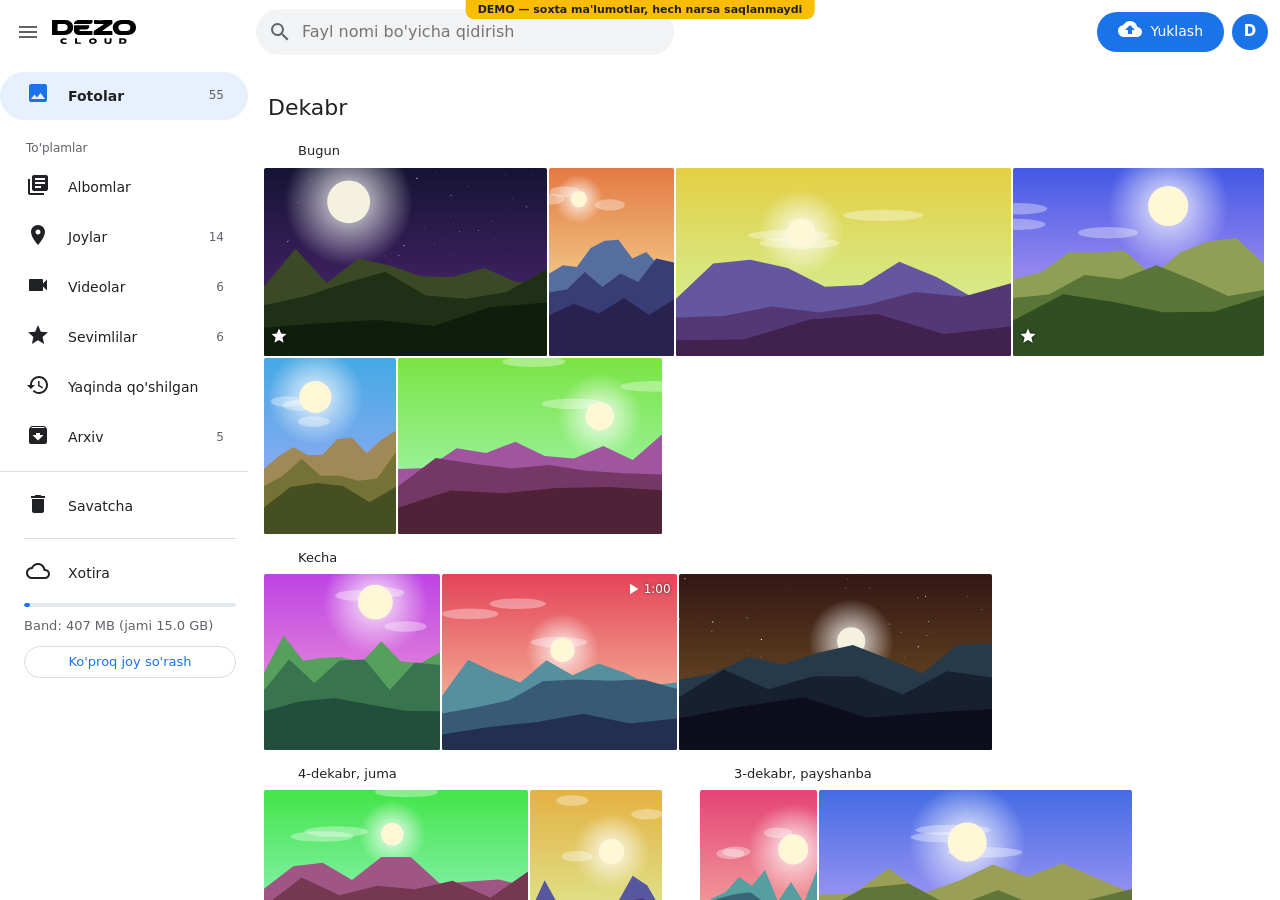
==== index.html @ 94caf6c4 "Demo: Yaqinda qo'shilgan, Arxiv, Joylar" ====
<!doctype html>
<html lang="uz">
<head>
<meta charset="utf-8">
<meta name="viewport" content="width=device-width, initial-scale=1, viewport-fit=cover">
<title>DezoCloud</title>
<meta name="robots" content="noindex">
<link rel="icon" href="./favicon.svg" type="image/svg+xml">
<link rel="stylesheet" href="./css/app.css">
</head>
<body>
<div class="app" id="app">
  <header class="top" id="top">
    <div class="brand">
      <button class="icon-btn" id="menu-btn" aria-label="Menyu"></button>
      <img class="logo-img" src="./logo.svg" alt="DezoCloud" style="height:24px">
    </div>
    <div class="search">
      <button class="icon-btn" tabindex="-1" aria-hidden="true" data-icon="search"></button>
      <input id="search" type="search" placeholder="Fayl nomi bo'yicha qidirish" autocomplete="off">
      <button class="icon-btn" id="search-clear" aria-label="Tozalash" hidden data-icon="close"></button>
    </div>
    <div class="spacer"></div>
    <button class="btn primary only-wide" id="upload-btn"><span data-icon="upload"></span>Yuklash</button>
    <button class="avatar" id="avatar" aria-label="Hisob">?</button>
  </header>

  <aside class="side" id="side">
    <div class="side-brand"><img class="logo-img" src="./logo.svg" alt="DezoCloud" style="height:26px"></div>
    <nav class="nav" id="nav">
      <button data-view="photos"><span data-icon="photo"></span>Fotolar<span class="count" id="c-photos"></span></button>
      <div class="navlabel">To'plamlar</div>
      <button data-view="albums"><span data-icon="album"></span>Albomlar</button>
      <button data-view="places"><span data-icon="place"></span>Joylar<span class="count" id="c-places"></span></button>
      <button data-view="videos"><span data-icon="video"></span>Videolar<span class="count" id="c-videos"></span></button>
      <button data-view="favorites"><span data-icon="star"></span>Sevimlilar<span class="count" id="c-fav"></span></button>
      <button data-view="recent"><span data-icon="recent"></span>Yaqinda qo'shilgan</button>
      <button data-view="archive"><span data-icon="archive"></span>Arxiv<span class="count" id="c-arch"></span></button>
      <hr>
      <button data-view="trash"><span data-icon="delete"></span>Savatcha<span class="count" id="c-trash"></span></button>
    </nav>
    <div class="meter" id="meter" hidden>
      <div class="mtitle"><span data-icon="cloud"></span>Xotira</div>
      <div class="bar"><i id="meter-fill"></i></div>
      <div id="meter-text"></div>
      <button class="btn sm" id="more-space" type="button">Ko'proq joy so'rash</button>
    </div>
  </aside>
  <div class="scrim" id="scrim" hidden></div>

  <main class="main" id="main"></main>
</div>

<div class="selbar" id="selbar" hidden></div>
<button class="fab" id="fab" aria-label="Yuklash" data-icon="upload"></button>
<nav class="tabbar" id="tabbar">
  <button data-view="photos"><span data-icon="photo"></span>Fotolar</button>
  <button data-view="albums"><span data-icon="album"></span>Albomlar</button>
  <button data-view="favorites"><span data-icon="star"></span>Sevimli</button>
  <button data-view="trash"><span data-icon="delete"></span>Savatcha</button>
</nav>
<input type="file" id="file" accept="image/*,video/*,.heic,.heif,.mkv,.mts,.m2ts" multiple hidden>
<div id="overlay-root"></div>

<script src="./js/mock.js"></script>
<script src="./js/app.js" type="module"></script>
</body>
</html>
---- css/app.css ----
/* DezoCloud — Google Photos uslubidagi interfeys */
:root {
  --bg: #ffffff; --bg-2: #f1f3f4; --bg-3: #e3e6ea; --fg: #202124; --muted: #5f6368; --line: #dadce0;
  --accent: #1a73e8; --accent-bg: #e8f0fe; --accent-fg: #ffffff; --danger: #d93025; --ok: #188038;
  --shadow: 0 1px 3px rgba(60,64,67,.3), 0 4px 8px 3px rgba(60,64,67,.15);
  --h: 176px;               /* surat qatori balandligi */
  --head: 64px; --tabbar: 56px; --side: 256px;
  color-scheme: light;
}
@media (prefers-color-scheme: dark) {
  :root:not([data-theme="light"]) {
    --bg: #202124; --bg-2: #2d2e31; --bg-3: #3c4043; --fg: #e8eaed; --muted: #9aa0a6; --line: #3c4043;
    --accent: #8ab4f8; --accent-bg: #394457; --accent-fg: #202124; --danger: #f28b82; --ok: #81c995;
    --shadow: 0 1px 3px rgba(0,0,0,.6), 0 4px 8px 3px rgba(0,0,0,.4);
    color-scheme: dark;
  }
}
:root[data-theme="dark"] {
  --bg: #202124; --bg-2: #2d2e31; --bg-3: #3c4043; --fg: #e8eaed; --muted: #9aa0a6; --line: #3c4043;
  --accent: #8ab4f8; --accent-bg: #394457; --accent-fg: #202124; --danger: #f28b82; --ok: #81c995;
  --shadow: 0 1px 3px rgba(0,0,0,.6), 0 4px 8px 3px rgba(0,0,0,.4);
  color-scheme: dark;
}

* { box-sizing: border-box; -webkit-tap-highlight-color: transparent; }
[hidden] { display: none !important; }
html, body { height: 100%; }
body {
  margin: 0; background: var(--bg); color: var(--fg);
  font: 14px/1.45 "Google Sans", Roboto, system-ui, -apple-system, "Segoe UI", sans-serif;
}
button, input, select { font: inherit; color: inherit; }
button { cursor: pointer; }
a { color: var(--accent); }
svg.i { width: 24px; height: 24px; fill: currentColor; flex: none; }

/* Tugmalar */
.btn {
  display: inline-flex; align-items: center; justify-content: center; gap: 8px;
  height: 40px; padding: 0 20px; border-radius: 20px; border: 1px solid var(--line);
  background: transparent; font-weight: 500; white-space: nowrap;
}
.btn:hover { background: var(--bg-2); }
.btn.primary { background: var(--accent); color: var(--accent-fg); border-color: transparent; }
.btn.primary:hover { filter: brightness(1.08); box-shadow: 0 1px 2px rgba(60,64,67,.3); }
.btn.danger { color: var(--danger); }
.btn.sm { height: 32px; padding: 0 14px; font-size: 13px; }
.btn:disabled { opacity: .55; cursor: default; }
.icon-btn {
  width: 40px; height: 40px; border-radius: 50%; border: 0; background: transparent;
  display: inline-grid; place-items: center; color: var(--muted); flex: none;
}
.icon-btn:hover { background: var(--bg-2); color: var(--fg); }
.icon-btn.on { color: var(--accent); }

/* ── Kirish sahifasi ─────────────────────────────────────────── */
.auth-wrap { min-height: 100%; display: grid; place-items: center; padding: 24px 16px; background: var(--bg-2); }
.auth {
  width: min(400px, 100%); background: var(--bg); border: 1px solid var(--line); border-radius: 16px;
  padding: 32px 28px 28px; display: grid; gap: 14px;
}
.logo-img { height: 28px; width: auto; display: block; }
:root:not([data-theme="dark"]) .logo-img { filter: invert(1); }
@media (prefers-color-scheme: dark) { :root:not([data-theme="light"]) .logo-img { filter: none; } }
:root[data-theme="dark"] .logo-img { filter: none; }
.auth .logo-img { height: 32px; margin: 0 auto 4px; }
.auth h1 { margin: 0; font-size: 20px; font-weight: 500; text-align: center; }
.auth .sub { margin: -6px 0 4px; color: var(--muted); text-align: center; font-size: 13px; }
.tabs { display: grid; grid-template-columns: 1fr 1fr; background: var(--bg-2); border-radius: 22px; padding: 3px; }
.tabs button { border: 0; background: transparent; height: 36px; border-radius: 18px; font-weight: 500; color: var(--muted); }
.tabs button.on { background: var(--bg); color: var(--fg); box-shadow: 0 1px 2px rgba(60,64,67,.3); }
.field { display: grid; gap: 4px; }
.field > span { font-size: 12px; color: var(--muted); }
.field input {
  height: 44px; padding: 0 14px; border-radius: 8px; border: 1px solid var(--line);
  background: var(--bg); outline: none;
}
.field input:focus { border-color: var(--accent); box-shadow: 0 0 0 1px var(--accent); }
.field small { color: var(--muted); font-size: 12px; }
.msg { min-height: 18px; font-size: 13px; color: var(--danger); text-align: center; }
.auth .btn { height: 44px; width: 100%; }

/* ── Asosiy tuzilma ──────────────────────────────────────────── */
.app { height: 100%; display: grid; grid-template-rows: var(--head) 1fr; grid-template-columns: var(--side) minmax(0, 1fr); grid-template-areas: "head head" "side main"; }
header.top {
  grid-area: head; display: flex; align-items: center; gap: 8px; padding: 0 12px 0 8px;
  border-bottom: 1px solid transparent; background: var(--bg); z-index: 30;
}
header.top.scrolled { border-bottom-color: var(--line); }
.brand { display: flex; align-items: center; gap: 4px; width: calc(var(--side) - 16px); flex: none; }
.search {
  flex: 1; min-width: 0; max-width: 720px; height: 46px; border-radius: 24px; background: var(--bg-2);
  display: flex; align-items: center; padding: 0 6px 0 4px;
}
.search:focus-within { background: var(--bg); box-shadow: var(--shadow); }
.search input { flex: 1; border: 0; background: transparent; outline: none; height: 100%; min-width: 0; font-size: 16px; }
.top .spacer { flex: 1; }
.avatar {
  width: 36px; height: 36px; border-radius: 50%; background: var(--accent); color: var(--accent-fg);
  border: 0; font-weight: 600; font-size: 15px; text-transform: uppercase;
}

aside.side { grid-area: side; padding: 8px 8px 12px 0; overflow-y: auto; display: flex; flex-direction: column; }
.side-brand { display: none; padding: 8px 26px 18px; }
.nav { display: grid; gap: 2px; }
.nav button {
  display: flex; align-items: center; gap: 18px; height: 48px; padding: 0 24px 0 26px; border: 0;
  background: transparent; border-radius: 0 24px 24px 0; text-align: left; font-size: 14px; font-weight: 500;
}
.nav button:hover { background: var(--bg-2); }
.nav button.on { background: var(--accent-bg); color: var(--fg); font-weight: 600; border-radius: 24px; }
.nav button.on span[data-icon] { color: var(--accent); }
.nav button:first-child { border-radius: 24px; margin-bottom: 4px; }
.nav .count { margin-left: auto; font-size: 12px; color: var(--muted); font-weight: 400; }
.nav hr { border: 0; border-top: 1px solid var(--line); margin: 8px 0; }
.meter { margin: 8px 12px 0 24px; padding-top: 14px; border-top: 1px solid var(--line); font-size: 13px; color: var(--muted); display: grid; gap: 10px; }
.meter .mtitle { display: flex; align-items: center; gap: 18px; color: var(--fg); font-size: 14px; font-weight: 500; height: 40px; margin-left: 2px; }
.meter .btn { width: 100%; color: var(--accent); }
.meter .bar { height: 4px; border-radius: 2px; background: var(--bg-3); overflow: hidden; }
.meter .bar i { display: block; height: 100%; background: var(--accent); width: 0; border-radius: 2px; }
.meter.full .bar i { background: var(--danger); }
.meter a { font-size: 12px; }

main.main { grid-area: main; overflow-y: auto; position: relative; padding: 0 16px 120px 8px; scroll-behavior: auto; }
.page-head { display: flex; align-items: center; gap: 8px; padding: 12px 4px 4px; min-height: 52px; flex-wrap: wrap; }
.page-head h2 { margin: 0; font-size: 22px; font-weight: 400; }
.page-head .sub { color: var(--muted); font-size: 13px; }
.page-head .grow { flex: 1; }
.notice { margin: 4px 4px 8px; padding: 10px 14px; background: var(--bg-2); border-radius: 8px; color: var(--muted); font-size: 13px; }

/* ── Vaqt chizig'i ───────────────────────────────────────────── */
.day { position: sticky; top: 0; z-index: 5; background: var(--bg); padding: 18px 4px 8px; font-size: 14px; font-weight: 500; display: flex; align-items: center; gap: 10px; }
.day .daycheck { width: 20px; height: 20px; border-radius: 50%; border: 2px solid var(--muted); background: transparent; opacity: 0; padding: 0; display: grid; place-items: center; color: transparent; }
.day:hover .daycheck, .selecting .day .daycheck { opacity: 1; }
.day .daycheck.on { background: var(--accent); border-color: var(--accent); color: var(--accent-fg); opacity: 1; }
.day .daycheck svg { width: 14px; height: 14px; fill: currentColor; }
.group { display: flex; flex-wrap: wrap; gap: 2px; }
.group::after { content: ''; flex-grow: 1000000; }
.month { margin: 0; padding: 28px 4px 4px; font-size: 22px; font-weight: 400; position: sticky; top: 0; z-index: 6; background: var(--bg); }
.days { display: flex; flex-wrap: wrap; gap: 0 28px; align-items: flex-start; }
/* Kun bloki: eni = bir qatordagi suratlar yig'indisi (qisqa kunlar yonma-yon tushadi) */
.dayblock { flex: 0 0 auto; max-width: 100%; width: calc(var(--h) * var(--sar) + var(--n) * 2px + 8px); }
.dayblock .day { position: static; padding: 14px 4px 6px; font-size: 13px; }
.navlabel { padding: 14px 26px 4px; font-size: 12px; color: var(--muted); font-weight: 500; }
.storewarn { margin: 8px 4px 4px; padding: 12px 18px; border-radius: 24px; background: #b3261e; color: #fff; font-size: 13px; }
.storewarn a { color: #fff; font-weight: 500; }

.ph {
  position: relative; flex-grow: var(--ar); width: calc(var(--h) * var(--ar)); max-width: 100%;
  background: var(--bg-3); border-radius: 2px; overflow: hidden; cursor: pointer; outline: none;
}
.ph::before { content: ''; display: block; padding-bottom: calc(100% / var(--ar)); }
.ph img { position: absolute; inset: 0; width: 100%; height: 100%; object-fit: cover; transition: transform .15s; }
.ph .fallback { position: absolute; inset: 0; display: grid; place-items: center; color: var(--muted); }
.ph .fallback svg { width: 36px; height: 36px; opacity: .6; }
.ph .shade { position: absolute; inset: 0; background: linear-gradient(rgba(0,0,0,.35), transparent 40%); opacity: 0; transition: opacity .12s; pointer-events: none; }
.ph:hover .shade, .selecting .ph .shade { opacity: 1; }
.ph .chk {
  position: absolute; top: 6px; left: 6px; width: 24px; height: 24px; border-radius: 50%; border: 0; padding: 0;
  background: transparent; color: rgba(255,255,255,.85); display: grid; place-items: center; opacity: 0; transition: opacity .12s;
}
.ph .chk svg { width: 24px; height: 24px; fill: currentColor; filter: drop-shadow(0 0 2px rgba(0,0,0,.5)); }
.ph:hover .chk, .selecting .ph .chk { opacity: 1; }
.ph.sel .chk { opacity: 1; color: var(--accent); }
.ph.sel img, .ph.sel .fallback { transform: scale(.82); border-radius: 6px; }
.ph.sel { background: var(--accent-bg); }
.ph .vbadge { position: absolute; top: 6px; right: 6px; display: flex; align-items: center; gap: 2px; color: #fff; font-size: 12px; font-weight: 500; text-shadow: 0 0 3px rgba(0,0,0,.7); }
.ph .vbadge svg { width: 18px; height: 18px; fill: currentColor; }
.ph .fav { position: absolute; left: 6px; bottom: 6px; color: #fff; filter: drop-shadow(0 0 2px rgba(0,0,0,.6)); display: none; }
.ph .fav svg { width: 18px; height: 18px; fill: currentColor; }
.ph.isfav .fav { display: block; }
.ph.sel .vbadge, .ph.sel .fav { display: none; }

.loading, .emptyview { text-align: center; color: var(--muted); padding: 40px 16px; }
.emptyview { padding-top: 12vh; }
.emptyview svg { width: 72px; height: 72px; fill: var(--bg-3); display: block; margin: 0 auto 12px; }
.emptyview h3 { margin: 0 0 6px; color: var(--fg); font-weight: 400; font-size: 20px; }
.emptyview .btn { margin-top: 16px; }
#sentinel { height: 1px; }

/* ── Albomlar ────────────────────────────────────────────────── */
.albums { display: grid; grid-template-columns: repeat(auto-fill, minmax(190px, 1fr)); gap: 20px 16px; padding: 12px 4px; }
.album { cursor: pointer; display: grid; gap: 8px; }
.album .cover { aspect-ratio: 1; border-radius: 10px; background: var(--bg-3); overflow: hidden; position: relative; }
.album .cover img { width: 100%; height: 100%; object-fit: cover; display: block; }
.album .cover .fallback { position: absolute; inset: 0; display: grid; place-items: center; color: var(--muted); }
.album .cover .fallback svg { width: 48px; height: 48px; opacity: .5; }
.album:hover .cover { box-shadow: var(--shadow); }
.album .nm { font-size: 15px; font-weight: 500; overflow: hidden; text-overflow: ellipsis; white-space: nowrap; }
.album .ct { font-size: 12px; color: var(--muted); margin-top: -6px; }
.album.new .cover { background: var(--bg-2); display: grid; place-items: center; color: var(--accent); border: 2px dashed var(--line); }
.album.new .cover svg { width: 44px; height: 44px; }

/* ── Tanlash paneli ──────────────────────────────────────────── */
.selbar {
  position: fixed; top: 0; left: 0; right: 0; height: var(--head); z-index: 40; background: var(--bg);
  display: flex; align-items: center; gap: 4px; padding: 0 12px; box-shadow: 0 1px 3px rgba(60,64,67,.3);
}
.selbar .cnt { font-size: 18px; font-weight: 500; margin-right: auto; padding-left: 4px; }
.selbar .icon-btn { color: var(--fg); }
.selbar .icon-btn:hover { background: var(--bg-2); }

/* ── Ko'rish oynasi ──────────────────────────────────────────── */
.viewer { position: fixed; inset: 0; z-index: 60; background: #000; color: #fff; display: flex; flex-direction: column; height: 100dvh; }
.viewer .vtop {
  position: absolute; top: 0; left: 0; right: 0; z-index: 3; display: flex; align-items: center; gap: 2px;
  padding: 8px 10px; background: linear-gradient(rgba(0,0,0,.65), transparent); transition: opacity .2s;
}
.viewer .vtop .icon-btn { color: #fff; }
.viewer .vtop .icon-btn:hover { background: rgba(255,255,255,.15); }
.viewer .vtitle { flex: 1; min-width: 0; padding: 0 8px; }
.viewer .vtitle b { display: block; font-weight: 500; overflow: hidden; text-overflow: ellipsis; white-space: nowrap; }
.viewer .vtitle span { font-size: 12px; opacity: .75; }
.viewer.idle .vtop, .viewer.idle .vnav { opacity: 0; pointer-events: none; }
.viewer.idle { cursor: none; }
.vstage { flex: 1; display: grid; place-items: center; min-height: 0; position: relative; overflow: hidden; touch-action: pan-y; }
.vstage img, .vstage video { max-width: 100%; max-height: 100%; object-fit: contain; display: block; user-select: none; -webkit-user-drag: none; }
.vstage video { width: 100%; height: 100%; background: #000; }
.vstage img.blur { filter: blur(8px); transform: scale(1.02); }
.vstage .vmsg { text-align: center; max-width: 360px; padding: 20px; color: #c4c7c5; }
.vnav {
  position: absolute; top: 50%; transform: translateY(-50%); z-index: 3; width: 48px; height: 48px; border-radius: 50%;
  border: 0; background: rgba(32,33,36,.55); color: #fff; display: grid; place-items: center; transition: opacity .2s;
}
.vnav:hover { background: rgba(32,33,36,.9); }
.vnav.prev { left: 12px; } .vnav.next { right: 12px; }
.vspin { position: absolute; width: 36px; height: 36px; border: 3px solid rgba(255,255,255,.25); border-top-color: #fff; border-radius: 50%; animation: spin .8s linear infinite; }
@keyframes spin { to { transform: rotate(360deg); } }
.vinfo {
  position: absolute; top: 0; right: 0; bottom: 0; width: 340px; max-width: 100%; z-index: 4;
  background: var(--bg); color: var(--fg); padding: 16px 20px; overflow-y: auto; box-shadow: var(--shadow);
}
.vinfo h3 { margin: 4px 0 16px; font-size: 18px; font-weight: 500; display: flex; align-items: center; gap: 8px; }
.vinfo h3 .icon-btn { margin-left: -8px; }
.vinfo dl { margin: 0; display: grid; gap: 14px; }
.vinfo dt { font-size: 12px; color: var(--muted); }
.vinfo dd { margin: 2px 0 0; word-break: break-word; }

/* ── Dialog, menyu, xabar ────────────────────────────────────── */
.modal-back { position: fixed; inset: 0; z-index: 80; background: rgba(0,0,0,.5); display: grid; place-items: center; padding: 16px; }
.modal { width: min(420px, 100%); max-height: 88vh; overflow-y: auto; background: var(--bg); color: var(--fg); border-radius: 14px; padding: 22px 22px 16px; box-shadow: var(--shadow); display: grid; gap: 14px; }
.modal h2 { margin: 0; font-size: 20px; font-weight: 400; }
.modal .actions { display: flex; justify-content: flex-end; gap: 8px; flex-wrap: wrap; }
.modal .list { display: grid; gap: 2px; max-height: 40vh; overflow-y: auto; margin: 0 -8px; }
.modal .list button { text-align: left; border: 0; background: transparent; padding: 10px 12px; border-radius: 8px; display: flex; align-items: center; gap: 12px; }
.modal .list button:hover { background: var(--bg-2); }
.copyrow { display: flex; gap: 8px; }
.copyrow input { flex: 1; min-width: 0; height: 40px; border: 1px solid var(--line); border-radius: 8px; padding: 0 12px; background: var(--bg); }
.menu { position: fixed; z-index: 90; min-width: 220px; background: var(--bg); border-radius: 8px; box-shadow: var(--shadow); padding: 8px 0; }
.menu .head { padding: 10px 16px 12px; border-bottom: 1px solid var(--line); margin-bottom: 6px; }
.menu .head b { display: block; }
.menu .head span { font-size: 12px; color: var(--muted); }
.menu button, .menu a { display: flex; align-items: center; gap: 14px; width: 100%; padding: 10px 16px; border: 0; background: transparent; text-align: left; color: var(--fg); text-decoration: none; }
.menu button:hover, .menu a:hover { background: var(--bg-2); }
.toast { position: fixed; left: 50%; bottom: 28px; transform: translateX(-50%); z-index: 100; background: #323232; color: #fff; padding: 12px 20px; border-radius: 6px; font-size: 14px; max-width: min(92vw, 520px); box-shadow: var(--shadow); }

/* ── Yuklash paneli ──────────────────────────────────────────── */
.upanel { position: fixed; right: 24px; bottom: 0; width: 360px; max-width: calc(100vw - 16px); z-index: 55; background: var(--bg); border-radius: 12px 12px 0 0; box-shadow: var(--shadow); overflow: hidden; }
.upanel .uh { display: flex; align-items: center; gap: 4px; padding: 6px 6px 6px 18px; background: #323232; color: #fff; font-size: 14px; }
.upanel .uh .t { flex: 1; }
.upanel .uh .icon-btn { color: #fff; width: 36px; height: 36px; }
.upanel .uh .icon-btn:hover { background: rgba(255,255,255,.15); }
.upanel .ul { max-height: 320px; overflow-y: auto; }
.upanel.min .ul { display: none; }
.urow { display: grid; grid-template-columns: 1fr auto; gap: 2px 8px; padding: 10px 16px; border-bottom: 1px solid var(--line); align-items: center; }
.urow .n { overflow: hidden; text-overflow: ellipsis; white-space: nowrap; font-size: 13px; }
.urow .s { grid-column: 1; font-size: 12px; color: var(--muted); }
.urow .x { grid-row: 1 / span 2; grid-column: 2; }
.urow .bar { grid-column: 1 / -1; height: 3px; border-radius: 2px; background: var(--bg-3); overflow: hidden; }
.urow .bar i { display: block; height: 100%; width: 0; background: var(--accent); transition: width .2s; }
.urow.done .bar i { background: var(--ok); }
.urow.err .s { color: var(--danger); }
.urow.err .bar i { background: var(--danger); }

.fab { display: none; }
.tabbar { display: none; }
.dropveil { position: fixed; inset: 0; z-index: 75; background: rgba(26,115,232,.18); border: 3px dashed var(--accent); display: grid; place-items: center; font-size: 22px; color: var(--accent); pointer-events: none; }
.scrim { display: none; }

/* ── Telefon va planshet ─────────────────────────────────────── */
@media (max-width: 900px) {
  :root { --h: 104px; --head: 56px; }
  .top .spacer { display: none; }
  .brand .logo-img { height: 20px !important; }
  .app { grid-template-columns: minmax(0, 1fr); grid-template-areas: "head" "main"; }
  .brand { width: auto; }
  .search { max-width: none; }
  aside.side {
    position: fixed; z-index: 50; top: 0; bottom: 0; left: 0; width: 280px; background: var(--bg);
    transform: translateX(-100%); transition: transform .2s; padding-top: 12px; box-shadow: none;
  }
  aside.side.open { transform: none; box-shadow: var(--shadow); }
  .side-brand { display: block; }
  .nav button { margin-right: 8px; }
  .scrim { display: block; position: fixed; inset: 0; z-index: 45; background: rgba(0,0,0,.45); }
  main.main { padding: 0 6px calc(var(--tabbar) + 90px) 6px; }
  .days { display: block; }
  .dayblock { width: auto; }
  .month { padding: 16px 4px 2px; font-size: 18px; }
  .day, .dayblock .day { position: sticky; top: 38px; z-index: 5; background: var(--bg); padding: 10px 4px 6px; }
  .tabbar {
    display: grid; grid-template-columns: repeat(4, 1fr); position: fixed; left: 0; right: 0; bottom: 0; z-index: 35;
    height: calc(var(--tabbar) + env(safe-area-inset-bottom, 0px)); padding-bottom: env(safe-area-inset-bottom, 0px);
    background: var(--bg); border-top: 1px solid var(--line);
  }
  .tabbar button { border: 0; background: transparent; display: grid; justify-items: center; align-content: center; gap: 2px; font-size: 11px; color: var(--muted); }
  .tabbar button.on { color: var(--accent); }
  .fab {
    display: grid; place-items: center; position: fixed; right: 16px; bottom: calc(var(--tabbar) + 16px + env(safe-area-inset-bottom, 0px));
    z-index: 36; width: 56px; height: 56px; border-radius: 16px; border: 0; background: var(--accent); color: var(--accent-fg); box-shadow: var(--shadow);
  }
  .only-wide { display: none !important; }
  .upanel { right: 0; left: 0; width: auto; max-width: none; bottom: calc(var(--tabbar) + env(safe-area-inset-bottom, 0px)); border-radius: 12px 12px 0 0; }
  .vinfo { top: auto; width: 100%; max-height: 62%; border-radius: 16px 16px 0 0; }
  .vnav { display: none; }
  .albums { grid-template-columns: repeat(2, 1fr); gap: 16px 10px; }
  .toast { bottom: calc(var(--tabbar) + 24px); }
}

/* Yon panelni yashirish (kompyuterda) */
@media (min-width: 901px) {
  .app.noside { grid-template-columns: 0 minmax(0, 1fr); }
  .app.noside aside.side { display: none; }
  .app.noside .brand { width: auto; }
}
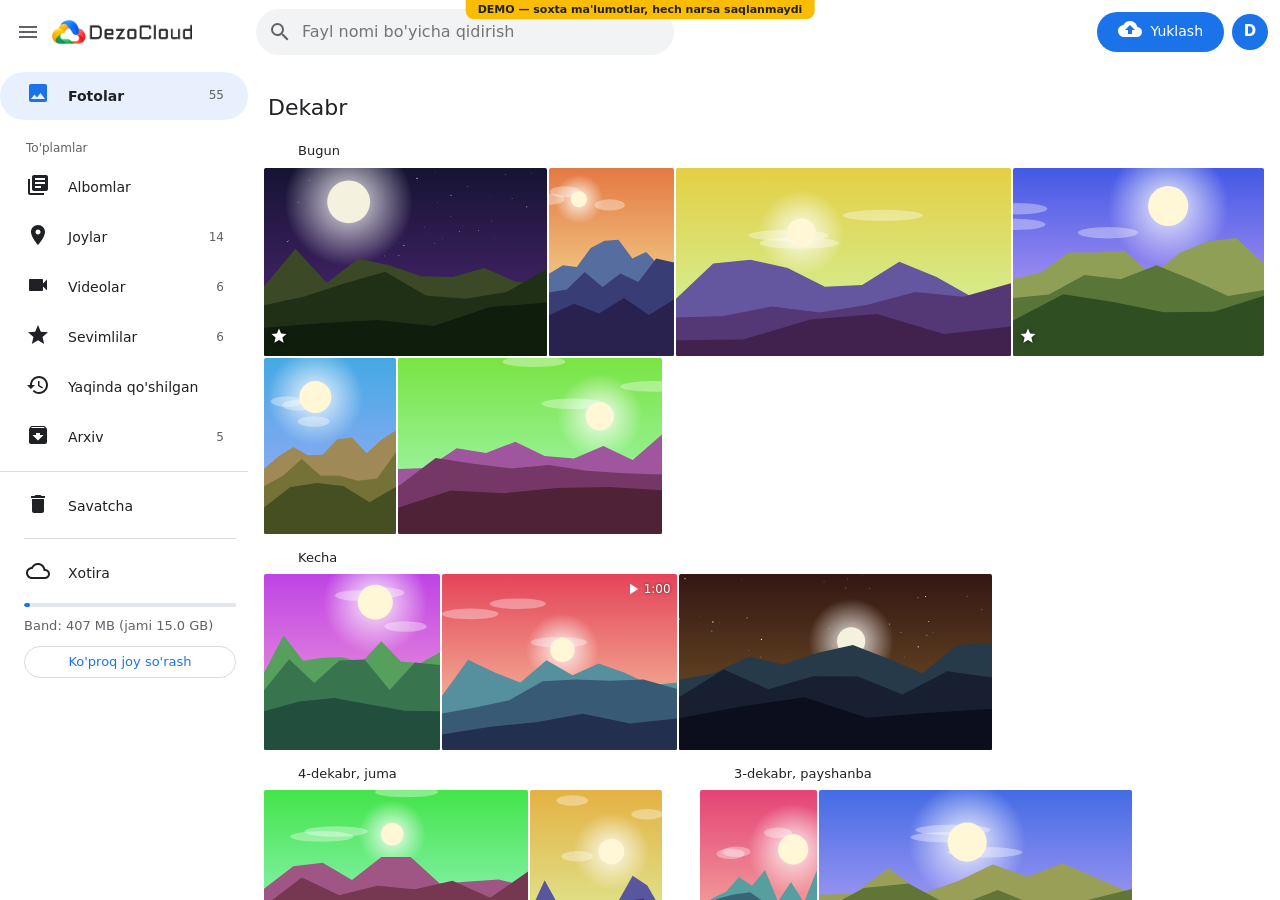
==== commit 7b8942e6: "Demo: yangi logotip" ====
--- a/index.html
+++ b/index.html
@@ -13,7 +13,7 @@
   <header class="top" id="top">
     <div class="brand">
       <button class="icon-btn" id="menu-btn" aria-label="Menyu"></button>
-      <img class="logo-img" src="./logo.svg" alt="DezoCloud" style="height:24px">
+      <img class="logo-img on-light" src="./logo-light.png" alt="DezoCloud" style="height:24px"><img class="logo-img on-dark" src="./logo-dark.png" alt="" aria-hidden="true" style="height:24px">
     </div>
     <div class="search">
       <button class="icon-btn" tabindex="-1" aria-hidden="true" data-icon="search"></button>
@@ -26,7 +26,7 @@
   </header>
 
   <aside class="side" id="side">
-    <div class="side-brand"><img class="logo-img" src="./logo.svg" alt="DezoCloud" style="height:26px"></div>
+    <div class="side-brand"><img class="logo-img on-light" src="./logo-light.png" alt="DezoCloud" style="height:26px"><img class="logo-img on-dark" src="./logo-dark.png" alt="" aria-hidden="true" style="height:26px"></div>
     <nav class="nav" id="nav">
       <button data-view="photos"><span data-icon="photo"></span>Fotolar<span class="count" id="c-photos"></span></button>
       <div class="navlabel">To'plamlar</div>
--- a/css/app.css
+++ b/css/app.css
@@ -60,9 +60,14 @@
   padding: 32px 28px 28px; display: grid; gap: 14px;
 }
 .logo-img { height: 28px; width: auto; display: block; }
-:root:not([data-theme="dark"]) .logo-img { filter: invert(1); }
-@media (prefers-color-scheme: dark) { :root:not([data-theme="light"]) .logo-img { filter: none; } }
-:root[data-theme="dark"] .logo-img { filter: none; }
+/* Oq mavzuda to'q yozuvli, qora mavzuda oq yozuvli logotip */
+.logo-img.on-dark { display: none; }
+@media (prefers-color-scheme: dark) {
+  :root:not([data-theme="light"]) .logo-img.on-light { display: none; }
+  :root:not([data-theme="light"]) .logo-img.on-dark { display: block; }
+}
+:root[data-theme="dark"] .logo-img.on-light { display: none; }
+:root[data-theme="dark"] .logo-img.on-dark { display: block; }
 .auth .logo-img { height: 32px; margin: 0 auto 4px; }
 .auth h1 { margin: 0; font-size: 20px; font-weight: 500; text-align: center; }
 .auth .sub { margin: -6px 0 4px; color: var(--muted); text-align: center; font-size: 13px; }
@@ -323,3 +328,29 @@
   .app.noside aside.side { display: none; }
   .app.noside .brand { width: auto; }
 }
+
+/* ── Tariflar ────────────────────────────────────────────────── */
+.plans-head { text-align: center; padding: 24px 8px 8px; }
+.plans-head h2 { margin: 0 0 6px; font-size: 28px; font-weight: 400; }
+.plans-head p { margin: 0 0 16px; color: var(--muted); }
+.seg { display: inline-flex; background: var(--bg-2); border-radius: 22px; padding: 3px; }
+.seg button { border: 0; background: transparent; height: 36px; padding: 0 22px; border-radius: 18px; font-weight: 500; color: var(--muted); }
+.seg button.on { background: var(--accent); color: var(--accent-fg); }
+.plans-save { margin-top: 8px; color: var(--ok); font-size: 13px; min-height: 20px; }
+.plans { display: grid; grid-template-columns: repeat(auto-fit, minmax(210px, 1fr)); gap: 14px; padding: 12px 8px 24px; max-width: 1200px; margin: 0 auto; }
+.plan { position: relative; border: 1px solid var(--line); border-radius: 16px; padding: 20px 18px; display: grid; gap: 4px; align-content: start; background: var(--bg); }
+.plan.rec { border: 2px solid var(--accent); padding: 19px 17px; }
+.plan.cur { background: var(--accent-bg); }
+.plan-tag { position: absolute; top: -11px; left: 16px; background: var(--accent); color: var(--accent-fg); font-size: 11px; font-weight: 600; padding: 2px 10px; border-radius: 10px; }
+.plan h3 { margin: 0; font-size: 20px; font-weight: 400; }
+.plan-gb { font-size: 14px; color: var(--muted); }
+.plan-price { margin-top: 14px; }
+.plan-price b { font-size: 30px; font-weight: 500; color: var(--ok); }
+.plan-price span { font-size: 13px; color: var(--muted); }
+.plan-sub { font-size: 12px; color: var(--muted); }
+.plan-cmp { font-size: 12px; color: var(--muted); min-height: 18px; margin-bottom: 8px; }
+.plan .btn { width: 100%; height: 44px; margin: 4px 0 12px; }
+.plan ul { margin: 0; padding: 0; list-style: none; display: grid; gap: 8px; font-size: 13px; }
+.plan li { position: relative; padding-left: 22px; }
+.plan li::before { content: '✓'; position: absolute; left: 0; color: var(--accent); font-weight: 700; }
+@media (max-width: 900px) { .plans-head h2 { font-size: 22px; } }
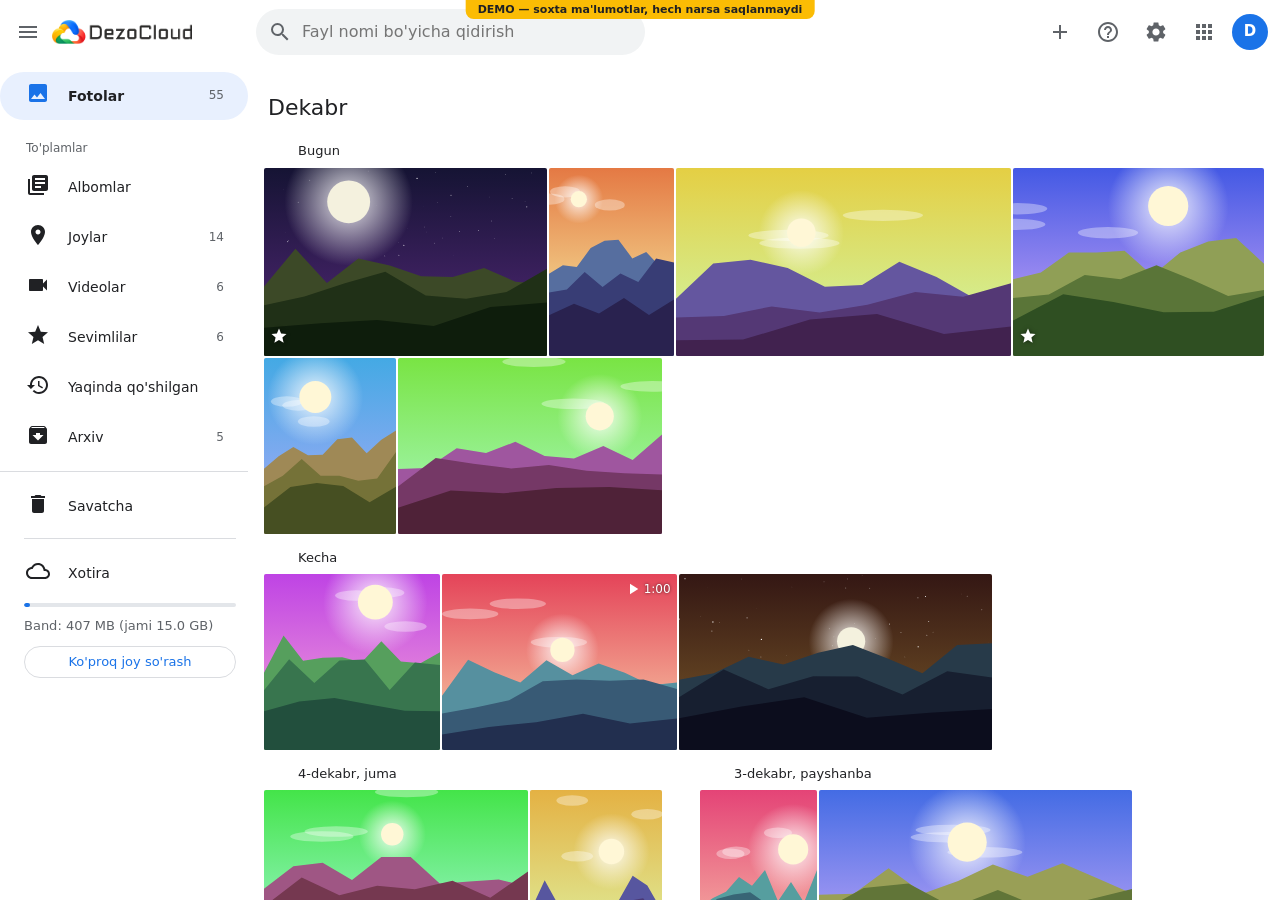
==== commit bb472201: "Demo: tepa panel va xotira sahifasi" ====
--- a/index.html
+++ b/index.html
@@ -5,8 +5,11 @@
 <meta name="viewport" content="width=device-width, initial-scale=1, viewport-fit=cover">
 <title>DezoCloud</title>
 <meta name="robots" content="noindex">
-<link rel="icon" href="./favicon.svg" type="image/svg+xml">
+<link rel="icon" type="image/png" sizes="256x256" href="./favicon.png">
+<link rel="icon" type="image/png" sizes="32x32" href="./favicon-32.png">
+<link rel="apple-touch-icon" href="./apple-touch-icon.png">
 <link rel="stylesheet" href="./css/app.css">
+<script>try{var t=localStorage.getItem('dc-theme');if(t==='dark'||t==='light')document.documentElement.dataset.theme=t}catch(e){}</script>
 </head>
 <body>
 <div class="app" id="app">
@@ -16,12 +19,16 @@
       <img class="logo-img on-light" src="./logo-light.png" alt="DezoCloud" style="height:24px"><img class="logo-img on-dark" src="./logo-dark.png" alt="" aria-hidden="true" style="height:24px">
     </div>
     <div class="search">
-      <button class="icon-btn" tabindex="-1" aria-hidden="true" data-icon="search"></button>
+      <button class="icon-btn" id="search-back" aria-label="Qidiruvni yopish" data-icon="search"></button>
       <input id="search" type="search" placeholder="Fayl nomi bo'yicha qidirish" autocomplete="off">
       <button class="icon-btn" id="search-clear" aria-label="Tozalash" hidden data-icon="close"></button>
     </div>
     <div class="spacer"></div>
-    <button class="btn primary only-wide" id="upload-btn"><span data-icon="upload"></span>Yuklash</button>
+    <button class="icon-btn only-wide" id="plus-btn" aria-label="Yaratish va yuklash" title="Yuklash" data-icon="add"></button>
+    <button class="icon-btn only-wide" id="help-btn" aria-label="Yordam" title="Yordam" data-icon="help"></button>
+    <button class="icon-btn only-wide" id="gear-btn" aria-label="Sozlamalar" title="Sozlamalar" data-icon="settings"></button>
+    <button class="icon-btn only-wide" id="apps-btn" aria-label="Bo'limlar" title="Bo'limlar" data-icon="apps"></button>
+    <button class="icon-btn only-narrow" id="upload-icon" aria-label="Yuklash" data-icon="add"></button>
     <button class="avatar" id="avatar" aria-label="Hisob">?</button>
   </header>
 
@@ -54,10 +61,9 @@
 <div class="selbar" id="selbar" hidden></div>
 <button class="fab" id="fab" aria-label="Yuklash" data-icon="upload"></button>
 <nav class="tabbar" id="tabbar">
-  <button data-view="photos"><span data-icon="photo"></span>Fotolar</button>
-  <button data-view="albums"><span data-icon="album"></span>Albomlar</button>
-  <button data-view="favorites"><span data-icon="star"></span>Sevimli</button>
-  <button data-view="trash"><span data-icon="delete"></span>Savatcha</button>
+  <button data-view="photos"><span data-icon="photo"></span><b>Fotolar</b></button>
+  <button data-view="collections"><span data-icon="album"></span><b>To'plamlar</b></button>
+  <button data-view="search"><span data-icon="search"></span><b>Qidiruv</b></button>
 </nav>
 <input type="file" id="file" accept="image/*,video/*,.heic,.heif,.mkv,.mts,.m2ts" multiple hidden>
 <div id="overlay-root"></div>
--- a/css/app.css
+++ b/css/app.css
@@ -3,6 +3,7 @@
   --bg: #ffffff; --bg-2: #f1f3f4; --bg-3: #e3e6ea; --fg: #202124; --muted: #5f6368; --line: #dadce0;
   --accent: #1a73e8; --accent-bg: #e8f0fe; --accent-fg: #ffffff; --danger: #d93025; --ok: #188038;
   --shadow: 0 1px 3px rgba(60,64,67,.3), 0 4px 8px 3px rgba(60,64,67,.15);
+  --warn-bg: #fce8e6; --warn-fg: #5f2120; --warn-btn: #b3261e; --warn-btn-fg: #fff;
   --h: 176px;               /* surat qatori balandligi */
   --head: 64px; --tabbar: 56px; --side: 256px;
   color-scheme: light;
@@ -11,6 +12,7 @@
   :root:not([data-theme="light"]) {
     --bg: #202124; --bg-2: #2d2e31; --bg-3: #3c4043; --fg: #e8eaed; --muted: #9aa0a6; --line: #3c4043;
     --accent: #8ab4f8; --accent-bg: #394457; --accent-fg: #202124; --danger: #f28b82; --ok: #81c995;
+    --warn-bg: #8c1d18; --warn-fg: #ffdad6; --warn-btn: #f2b8b5; --warn-btn-fg: #601410;
     --shadow: 0 1px 3px rgba(0,0,0,.6), 0 4px 8px 3px rgba(0,0,0,.4);
     color-scheme: dark;
   }
@@ -18,6 +20,7 @@
 :root[data-theme="dark"] {
   --bg: #202124; --bg-2: #2d2e31; --bg-3: #3c4043; --fg: #e8eaed; --muted: #9aa0a6; --line: #3c4043;
   --accent: #8ab4f8; --accent-bg: #394457; --accent-fg: #202124; --danger: #f28b82; --ok: #81c995;
+    --warn-bg: #8c1d18; --warn-fg: #ffdad6; --warn-btn: #f2b8b5; --warn-btn-fg: #601410;
   --shadow: 0 1px 3px rgba(0,0,0,.6), 0 4px 8px 3px rgba(0,0,0,.4);
   color-scheme: dark;
 }
@@ -147,8 +150,25 @@
 .dayblock { flex: 0 0 auto; max-width: 100%; width: calc(var(--h) * var(--sar) + var(--n) * 2px + 8px); }
 .dayblock .day { position: static; padding: 14px 4px 6px; font-size: 13px; }
 .navlabel { padding: 14px 26px 4px; font-size: 12px; color: var(--muted); font-weight: 500; }
-.storewarn { margin: 8px 4px 4px; padding: 12px 18px; border-radius: 24px; background: #b3261e; color: #fff; font-size: 13px; }
-.storewarn a { color: #fff; font-weight: 500; }
+.storewarn { margin: 8px 4px 4px; padding: 12px 18px; border-radius: 24px; background: var(--warn-bg); color: var(--warn-fg); font-size: 13px; display: flex; align-items: center; gap: 16px; }
+.storewarn .sw-t { flex: 1; display: grid; gap: 2px; }
+.storewarn .sw-t b { font-weight: 500; }
+.storewarn .sw-b { display: flex; gap: 8px; flex: none; }
+.storewarn .sw-b button { border: 0; background: transparent; color: var(--warn-fg); height: 36px; padding: 0 16px; border-radius: 18px; font-weight: 500; }
+.storewarn .sw-b button.pri { background: var(--warn-btn); color: var(--warn-btn-fg); }
+.only-narrow { display: none; }
+.coll { padding: 4px 8px 24px; }
+.chips { display: grid; grid-template-columns: repeat(auto-fill, minmax(150px, 1fr)); gap: 10px; padding-top: 12px; }
+.chip { display: flex; align-items: center; gap: 12px; height: 56px; padding: 0 16px; border: 1px solid var(--line); border-radius: 16px; background: var(--bg); text-align: left; }
+.chip:hover { background: var(--bg-2); }
+.chip span { color: var(--muted); display: grid; }
+.chip b { font-weight: 500; flex: 1; line-height: 1.2; }
+.chip i { font-style: normal; font-size: 12px; color: var(--muted); }
+.coll-h { margin: 22px 4px 4px; font-size: 18px; font-weight: 400; }
+.coll-store { padding: 8px 4px; display: grid; gap: 8px; font-size: 13px; color: var(--muted); max-width: 420px; }
+.coll-store .bar { height: 6px; border-radius: 3px; background: var(--bg-3); overflow: hidden; }
+.coll-store .bar i { display: block; height: 100%; background: var(--accent); }
+.coll-store .btn { width: fit-content; }
 
 .ph {
   position: relative; flex-grow: var(--ar); width: calc(var(--h) * var(--ar)); max-width: 100%;
@@ -282,14 +302,21 @@
 .dropveil { position: fixed; inset: 0; z-index: 75; background: rgba(26,115,232,.18); border: 3px dashed var(--accent); display: grid; place-items: center; font-size: 22px; color: var(--accent); pointer-events: none; }
 .scrim { display: none; }
 
-/* ── Telefon va planshet ─────────────────────────────────────── */
+/* ── Telefon va planshet (Google Photos mobil uslubi) ───────── */
 @media (max-width: 900px) {
-  :root { --h: 104px; --head: 56px; }
-  .top .spacer { display: none; }
-  .brand .logo-img { height: 20px !important; }
+  :root { --head: 56px; }
   .app { grid-template-columns: minmax(0, 1fr); grid-template-areas: "head" "main"; }
-  .brand { width: auto; }
-  .search { max-width: none; }
+  .brand { width: auto; flex: 1; }
+  .brand .logo-img { height: 22px !important; }
+  #menu-btn, .top .spacer, .only-wide { display: none !important; }
+  .only-narrow { display: inline-grid; }
+  .avatar { margin-left: 2px; }
+  /* Qidiruv tepada ko'rinmaydi; pastdagi «Qidiruv» tugmasi bosilganda ochiladi */
+  .search { display: none; max-width: none; height: 44px; }
+  header.top.searching .brand, header.top.searching #upload-icon, header.top.searching .avatar { display: none; }
+  header.top.searching .search { display: flex; }
+  header.top.searching { padding: 0 8px; }
+  header.top.searching .search { background: var(--bg-2); }
   aside.side {
     position: fixed; z-index: 50; top: 0; bottom: 0; left: 0; width: 280px; background: var(--bg);
     transform: translateX(-100%); transition: transform .2s; padding-top: 12px; box-shadow: none;
@@ -298,28 +325,37 @@
   .side-brand { display: block; }
   .nav button { margin-right: 8px; }
   .scrim { display: block; position: fixed; inset: 0; z-index: 45; background: rgba(0,0,0,.45); }
-  main.main { padding: 0 6px calc(var(--tabbar) + 90px) 6px; }
+  main.main { padding: 0 0 calc(var(--tabbar) + 48px) 0; }
+  .page-head, .notice, .coll, .albums, .plans, .plans-head { padding-left: 12px; padding-right: 12px; }
+  .month { padding: 14px 12px 2px; font-size: 18px; }
   .days { display: block; }
   .dayblock { width: auto; }
-  .month { padding: 16px 4px 2px; font-size: 18px; }
-  .day, .dayblock .day { position: sticky; top: 38px; z-index: 5; background: var(--bg); padding: 10px 4px 6px; }
+  .day, .dayblock .day { position: sticky; top: 42px; z-index: 5; background: var(--bg); padding: 8px 12px 6px; }
+  /* Kvadrat katakli to'r: telefonda 3 ustun, chetdan chetgacha */
+  .group { display: grid; grid-template-columns: repeat(auto-fill, minmax(112px, 1fr)); gap: 2px; }
+  .group::after { display: none; }
+  .ph { width: auto; flex-grow: 0; max-width: none; aspect-ratio: 1; border-radius: 0; }
+  .ph::before { display: none; }
+  .storewarn { margin: 6px 12px 10px; padding: 20px 20px 14px; border-radius: 28px; display: grid; gap: 12px; font-size: 16px; }
+  .storewarn .sw-t b { font-size: 20px; line-height: 1.25; }
+  .storewarn .sw-b { justify-content: flex-end; }
+  .storewarn .sw-b button { height: 44px; padding: 0 22px; border-radius: 22px; font-size: 15px; }
+  .albums { grid-template-columns: repeat(2, 1fr); gap: 16px 10px; }
+  /* Pastdagi suzuvchi panel */
   .tabbar {
-    display: grid; grid-template-columns: repeat(4, 1fr); position: fixed; left: 0; right: 0; bottom: 0; z-index: 35;
-    height: calc(var(--tabbar) + env(safe-area-inset-bottom, 0px)); padding-bottom: env(safe-area-inset-bottom, 0px);
-    background: var(--bg); border-top: 1px solid var(--line);
+    display: flex; gap: 4px; position: fixed; left: 50%; transform: translateX(-50%); z-index: 35;
+    bottom: calc(14px + env(safe-area-inset-bottom, 0px)); padding: 6px; border-radius: 34px;
+    background: var(--bg-2); box-shadow: 0 2px 10px rgba(0,0,0,.25), 0 0 0 1px var(--line);
   }
-  .tabbar button { border: 0; background: transparent; display: grid; justify-items: center; align-content: center; gap: 2px; font-size: 11px; color: var(--muted); }
-  .tabbar button.on { color: var(--accent); }
-  .fab {
-    display: grid; place-items: center; position: fixed; right: 16px; bottom: calc(var(--tabbar) + 16px + env(safe-area-inset-bottom, 0px));
-    z-index: 36; width: 56px; height: 56px; border-radius: 16px; border: 0; background: var(--accent); color: var(--accent-fg); box-shadow: var(--shadow);
-  }
-  .only-wide { display: none !important; }
-  .upanel { right: 0; left: 0; width: auto; max-width: none; bottom: calc(var(--tabbar) + env(safe-area-inset-bottom, 0px)); border-radius: 12px 12px 0 0; }
+  .tabbar button { border: 0; background: transparent; height: 52px; min-width: 52px; padding: 0 14px; border-radius: 26px; display: flex; align-items: center; justify-content: center; gap: 8px; color: var(--fg); }
+  .tabbar button b { display: none; font-size: 14px; font-weight: 500; }
+  .tabbar button.on { background: var(--accent-bg); color: var(--accent); }
+  .tabbar button.on b { display: inline; }
+  .fab { display: none; }
+  .upanel { right: 0; left: 0; width: auto; max-width: none; bottom: calc(80px + env(safe-area-inset-bottom, 0px)); border-radius: 12px 12px 0 0; }
   .vinfo { top: auto; width: 100%; max-height: 62%; border-radius: 16px 16px 0 0; }
   .vnav { display: none; }
-  .albums { grid-template-columns: repeat(2, 1fr); gap: 16px 10px; }
-  .toast { bottom: calc(var(--tabbar) + 24px); }
+  .toast { bottom: calc(92px + env(safe-area-inset-bottom, 0px)); }
 }
 
 /* Yon panelni yashirish (kompyuterda) */
@@ -330,27 +366,123 @@
 }
 
 /* ── Tariflar ────────────────────────────────────────────────── */
-.plans-head { text-align: center; padding: 24px 8px 8px; }
-.plans-head h2 { margin: 0 0 6px; font-size: 28px; font-weight: 400; }
-.plans-head p { margin: 0 0 16px; color: var(--muted); }
-.seg { display: inline-flex; background: var(--bg-2); border-radius: 22px; padding: 3px; }
-.seg button { border: 0; background: transparent; height: 36px; padding: 0 22px; border-radius: 18px; font-weight: 500; color: var(--muted); }
-.seg button.on { background: var(--accent); color: var(--accent-fg); }
-.plans-save { margin-top: 8px; color: var(--ok); font-size: 13px; min-height: 20px; }
-.plans { display: grid; grid-template-columns: repeat(auto-fit, minmax(210px, 1fr)); gap: 14px; padding: 12px 8px 24px; max-width: 1200px; margin: 0 auto; }
-.plan { position: relative; border: 1px solid var(--line); border-radius: 16px; padding: 20px 18px; display: grid; gap: 4px; align-content: start; background: var(--bg); }
-.plan.rec { border: 2px solid var(--accent); padding: 19px 17px; }
-.plan.cur { background: var(--accent-bg); }
-.plan-tag { position: absolute; top: -11px; left: 16px; background: var(--accent); color: var(--accent-fg); font-size: 11px; font-weight: 600; padding: 2px 10px; border-radius: 10px; }
-.plan h3 { margin: 0; font-size: 20px; font-weight: 400; }
-.plan-gb { font-size: 14px; color: var(--muted); }
-.plan-price { margin-top: 14px; }
-.plan-price b { font-size: 30px; font-weight: 500; color: var(--ok); }
+.plans-head { text-align: center; padding: 28px 8px 8px; }
+.plans-head h2 {
+  margin: 0 0 8px; font-size: 32px; font-weight: 500; letter-spacing: -.01em;
+  background: linear-gradient(90deg, #4285f4, #9b5cf6 35%, #ea4335 70%, #fbbc04); -webkit-background-clip: text; background-clip: text; color: transparent;
+}
+.plans-head p { margin: 0 0 18px; color: var(--muted); }
+.seg { display: inline-flex; background: var(--bg-2); border-radius: 24px; padding: 4px; box-shadow: inset 0 0 0 1px var(--line); }
+.seg button { border: 0; background: transparent; height: 38px; padding: 0 26px; border-radius: 20px; font-weight: 500; color: var(--muted); transition: all .15s; }
+.seg button.on { background: linear-gradient(135deg, #1a73e8, #7c4dff); color: #fff; box-shadow: 0 2px 10px rgba(26,115,232,.4); }
+.plans-save { margin-top: 10px; min-height: 24px; }
+.plans-save span { display: inline-block; padding: 3px 14px; border-radius: 14px; background: color-mix(in srgb, var(--ok) 18%, transparent); color: var(--ok); font-size: 13px; font-weight: 500; }
+.plans { display: grid; grid-template-columns: repeat(auto-fit, minmax(210px, 1fr)); gap: 18px; padding: 22px 8px 32px; max-width: 1240px; margin: 0 auto; align-items: start; }
+
+.plan { position: relative; border-radius: 20px; overflow: hidden; background: var(--bg-2); border: 1px solid var(--line); display: grid; transition: transform .18s, box-shadow .18s; }
+.plan:hover { transform: translateY(-4px); box-shadow: 0 12px 32px color-mix(in srgb, var(--pc) 28%, transparent); }
+.plan.rec { transform: translateY(-6px); border: 0; box-shadow: 0 0 0 2px var(--pc), 0 16px 40px color-mix(in srgb, var(--pc) 38%, transparent); }
+.plan.rec:hover { transform: translateY(-9px); }
+.plan.cur { box-shadow: 0 0 0 2px var(--pc); }
+.plan-tag { position: absolute; top: 10px; right: 10px; z-index: 2; background: rgba(255,255,255,.95); color: var(--pc); font-size: 11px; font-weight: 700; padding: 3px 10px; border-radius: 12px; }
+
+.plan-top { position: relative; padding: 22px 20px 20px; color: #fff; background: linear-gradient(135deg, var(--pc), var(--pc2)); overflow: hidden; }
+.plan-top::after { content: ''; position: absolute; width: 150px; height: 150px; right: -40px; bottom: -60px; border-radius: 50%; background: rgba(255,255,255,.16); }
+.plan-top::before { content: ''; position: absolute; width: 90px; height: 90px; right: 50px; top: -45px; border-radius: 50%; background: rgba(255,255,255,.12); }
+.plan-ic { width: 36px; height: 36px; border-radius: 12px; background: rgba(255,255,255,.25); display: grid; place-items: center; margin-bottom: 14px; position: relative; z-index: 1; }
+.plan-ic svg { width: 22px; height: 22px; fill: #fff; }
+.plan-gb { font-size: 34px; font-weight: 600; line-height: 1.1; position: relative; z-index: 1; }
+.plan-top h3 { margin: 4px 0 0; font-size: 15px; font-weight: 500; opacity: .92; position: relative; z-index: 1; }
+
+.plan-body { padding: 18px 20px 22px; display: grid; gap: 2px; background: var(--bg); }
+.plan-price b { font-size: 28px; font-weight: 600; background: linear-gradient(135deg, var(--pc), var(--pc2)); -webkit-background-clip: text; background-clip: text; color: transparent; }
 .plan-price span { font-size: 13px; color: var(--muted); }
 .plan-sub { font-size: 12px; color: var(--muted); }
 .plan-cmp { font-size: 12px; color: var(--muted); min-height: 18px; margin-bottom: 8px; }
-.plan .btn { width: 100%; height: 44px; margin: 4px 0 12px; }
-.plan ul { margin: 0; padding: 0; list-style: none; display: grid; gap: 8px; font-size: 13px; }
-.plan li { position: relative; padding-left: 22px; }
-.plan li::before { content: '✓'; position: absolute; left: 0; color: var(--accent); font-weight: 700; }
-@media (max-width: 900px) { .plans-head h2 { font-size: 22px; } }
+.plan-btn { width: 100%; height: 46px; margin: 4px 0 14px; border: 0; color: #fff; font-weight: 600; font-size: 15px; background: linear-gradient(135deg, var(--pc), var(--pc2)); box-shadow: 0 4px 14px color-mix(in srgb, var(--pc) 35%, transparent); transition: filter .15s, transform .1s; }
+.plan-btn:hover:not(:disabled) { filter: brightness(1.08); background: linear-gradient(135deg, var(--pc), var(--pc2)); }
+.plan-btn:active:not(:disabled) { transform: scale(.98); }
+.plan-btn:disabled { background: var(--bg-3); color: var(--muted); box-shadow: none; opacity: 1; }
+.plan.cur .plan-btn:disabled { background: color-mix(in srgb, var(--pc) 16%, transparent); color: var(--pc); }
+.plan ul { margin: 0; padding: 0; list-style: none; display: grid; gap: 9px; font-size: 13px; }
+.plan li { position: relative; padding-left: 26px; }
+.plan li::before { content: '✓'; position: absolute; left: 0; top: 0; width: 18px; height: 18px; border-radius: 50%; background: color-mix(in srgb, var(--pc) 16%, transparent); color: var(--pc); font-size: 11px; font-weight: 800; display: grid; place-items: center; }
+@media (max-width: 900px) { .plans-head h2 { font-size: 24px; } .plan.rec { transform: none; } }
+
+/* ── Tepa panel: hisob, sozlamalar, bo'limlar, yordam ─────────── */
+.menu.account { width: 340px; padding: 6px 0 10px; border-radius: 24px; }
+.menu.account button, .menu.account a { padding: 12px 22px; }
+.acc-head { display: flex; align-items: center; gap: 14px; padding: 16px 22px 12px; }
+.acc-av { width: 52px; height: 52px; border-radius: 50%; display: grid; place-items: center; font-size: 22px; font-weight: 600; color: #fff; text-transform: uppercase; background: linear-gradient(135deg, #4285f4, #9b5cf6); flex: none; }
+.acc-id { display: grid; min-width: 0; }
+.acc-id b { font-size: 17px; font-weight: 500; overflow: hidden; text-overflow: ellipsis; }
+.acc-id span { font-size: 13px; color: var(--muted); overflow: hidden; text-overflow: ellipsis; }
+.acc-store { margin: 4px 14px 8px; padding: 16px 18px 12px; border-radius: 18px; background: var(--bg-2); display: grid; gap: 10px; }
+.acc-store.warn { background: var(--warn-bg); color: var(--warn-fg); }
+.acc-row { display: flex; align-items: center; gap: 10px; font-size: 14px; }
+.acc-row span { display: grid; }
+.acc-row b { font-weight: 500; }
+.acc-store .bar { height: 6px; border-radius: 3px; background: var(--bg-3); overflow: hidden; }
+.acc-store.warn .bar { background: rgba(255,255,255,.25); }
+.acc-store .bar i { display: block; height: 100%; background: var(--accent); border-radius: 3px; }
+.acc-store.warn .bar i { background: var(--warn-btn); }
+.acc-btns { display: flex; justify-content: space-between; gap: 6px; margin: 0 -8px; }
+.menu .acc-btns button { width: auto; padding: 8px 12px; border-radius: 16px; color: var(--accent); font-weight: 500; font-size: 13px; }
+.acc-store.warn .acc-btns button { color: var(--warn-fg); }
+.acc-foot { text-align: center; font-size: 12px; color: var(--muted); padding: 8px 0 0; }
+.acc-foot a { color: var(--muted); display: inline; padding: 0; }
+.menu.wide { width: 300px; padding-bottom: 8px; }
+.menu hr { border: 0; border-top: 1px solid var(--line); margin: 8px 0; }
+.menu-sec { padding: 6px 16px 6px; font-size: 12px; color: var(--muted); font-weight: 500; }
+.theme-seg { display: flex; margin: 0 14px 6px; }
+.theme-seg button { flex: 1; padding: 0 8px; justify-content: center; height: 34px; width: auto; }
+.menu.apps { width: 330px; padding: 14px 10px; border-radius: 24px; }
+.apps-grid { display: grid; grid-template-columns: repeat(3, 1fr); gap: 6px; }
+.menu .app-tile { display: grid; justify-items: center; gap: 6px; padding: 12px 4px 10px; border-radius: 14px; border: 0; background: transparent; position: relative; text-align: center; font-size: 12.5px; }
+.app-tile span { width: 44px; height: 44px; border-radius: 14px; display: grid; place-items: center; background: color-mix(in srgb, var(--ac) 16%, transparent); color: var(--ac); }
+.app-tile span svg { width: 24px; height: 24px; fill: currentColor; }
+.app-tile b { font-weight: 500; }
+.app-tile i { position: absolute; top: 6px; right: 12px; font-style: normal; font-size: 11px; background: var(--ac); color: #fff; border-radius: 9px; padding: 0 6px; min-width: 18px; line-height: 18px; }
+.help { display: grid; gap: 14px; }
+.help-row { display: flex; gap: 14px; align-items: flex-start; }
+.help-row > span { width: 36px; height: 36px; border-radius: 12px; background: var(--accent-bg); color: var(--accent); display: grid; place-items: center; flex: none; }
+.help-row b { display: block; font-weight: 500; }
+.help-row small { display: block; color: var(--muted); font-size: 13px; line-height: 1.45; }
+.help-contact { padding: 10px 14px; background: var(--bg-2); border-radius: 12px; font-size: 14px; }
+.help-links { font-size: 12px; color: var(--muted); }
+.help-links a { color: var(--muted); }
+
+/* ── Xotirani boshqarish ──────────────────────────────────────── */
+.storage { max-width: 760px; margin: 0 auto; padding: 24px 12px 40px; }
+.st-title { margin: 0; font-size: 30px; font-weight: 400; }
+.st-sub { margin: 6px 0 16px; color: var(--muted); }
+.st-bar { display: flex; height: 12px; border-radius: 6px; background: var(--bg-3); overflow: hidden; gap: 2px; }
+.st-bar i { display: block; height: 100%; min-width: 3px; }
+.st-bar.warn { box-shadow: 0 0 0 1px var(--danger); }
+.st-legend { display: grid; gap: 8px; margin: 14px 0 22px; }
+.lg { display: grid; grid-template-columns: 14px 1fr auto 70px; gap: 10px; align-items: center; font-size: 14px; }
+.lg i { width: 12px; height: 12px; border-radius: 50%; }
+.lg b { font-weight: 500; }
+.lg em { font-style: normal; color: var(--muted); text-align: right; font-size: 13px; }
+.st-banner { display: flex; align-items: center; justify-content: space-between; gap: 16px; padding: 18px 20px; border-radius: 18px; border: 2px solid transparent;
+  background: linear-gradient(var(--bg), var(--bg)) padding-box, linear-gradient(90deg, #ea4335, #fbbc04, #34a853, #4285f4) border-box; margin-bottom: 8px; }
+.st-banner div { display: grid; gap: 2px; }
+.st-banner span { color: var(--muted); font-size: 13px; }
+.st-h { margin: 26px 0 8px; font-size: 18px; font-weight: 500; }
+.st-cards { display: grid; grid-template-columns: repeat(auto-fit, minmax(220px, 1fr)); gap: 10px; }
+.st-card { display: flex; align-items: center; gap: 14px; padding: 14px 16px; border: 1px solid var(--line); border-radius: 16px; background: var(--bg); text-align: left; }
+.st-card:hover { background: var(--bg-2); }
+.st-card > span { width: 40px; height: 40px; border-radius: 12px; background: var(--accent-bg); color: var(--accent); display: grid; place-items: center; flex: none; }
+.st-card div { flex: 1; display: grid; }
+.st-card small { color: var(--muted); }
+.st-card em { font-style: normal; font-weight: 500; }
+.st-list { display: grid; }
+.st-row { display: grid; grid-template-columns: 56px 1fr auto 40px; gap: 12px; align-items: center; padding: 8px 4px; border-bottom: 1px solid var(--line); cursor: pointer; }
+.st-row:hover { background: var(--bg-2); }
+.st-th { width: 56px; height: 56px; border-radius: 8px; overflow: hidden; background: var(--bg-3); display: grid; place-items: center; color: var(--muted); }
+.st-th img { width: 100%; height: 100%; object-fit: cover; }
+.st-nm { display: grid; min-width: 0; }
+.st-nm b { font-weight: 500; overflow: hidden; text-overflow: ellipsis; white-space: nowrap; }
+.st-nm small { color: var(--muted); }
+.st-sz { font-weight: 500; font-size: 14px; }
+@media (max-width: 900px) { .st-banner { flex-direction: column; align-items: stretch; } .st-title { font-size: 24px; } }
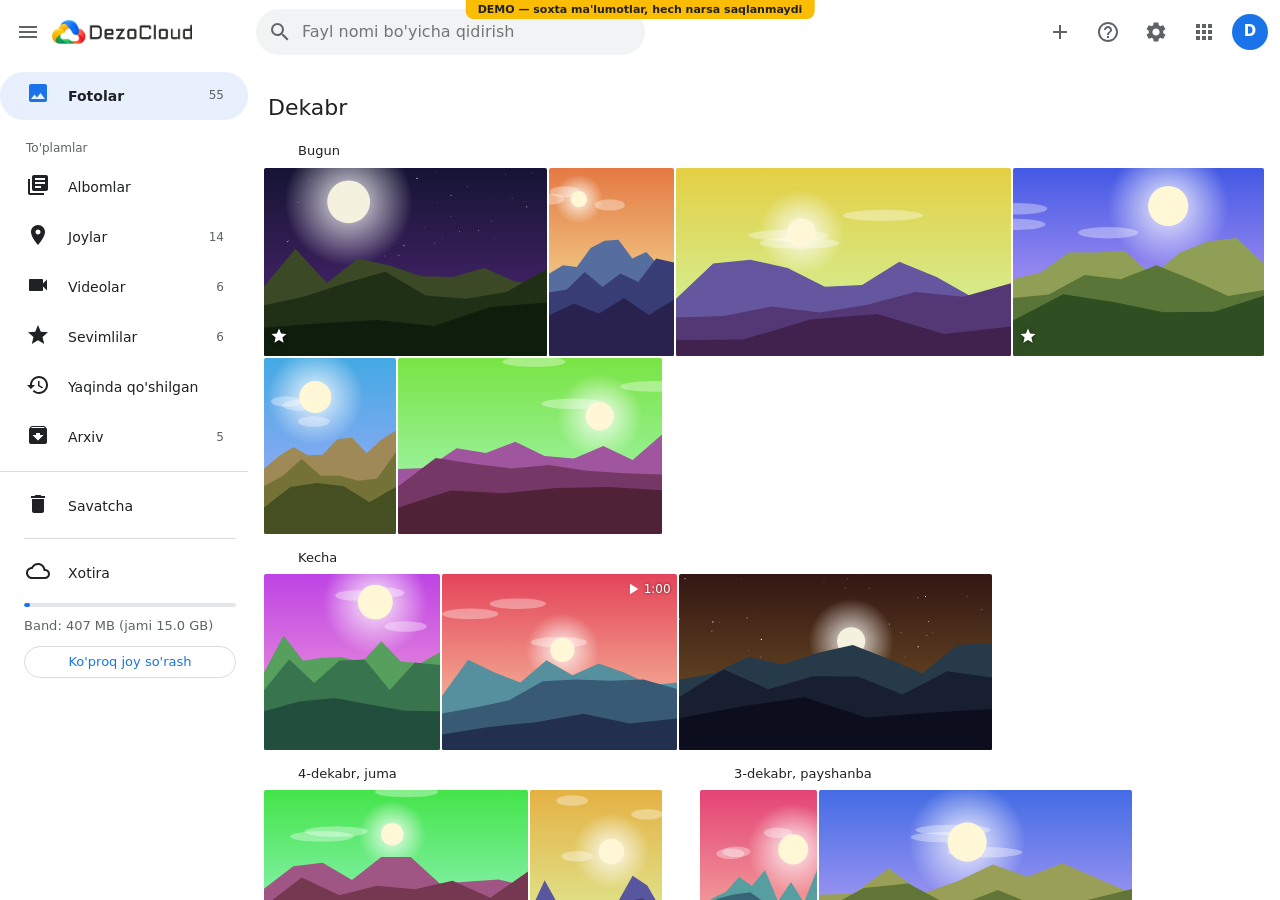
==== commit 6526a2c8: "Demo: xotira bloki bosiladi" ====
--- a/index.html
+++ b/index.html
@@ -46,7 +46,7 @@
       <hr>
       <button data-view="trash"><span data-icon="delete"></span>Savatcha<span class="count" id="c-trash"></span></button>
     </nav>
-    <div class="meter" id="meter" hidden>
+    <div class="meter" id="meter" hidden role="button" tabindex="0" title="Xotirani boshqarish">
       <div class="mtitle"><span data-icon="cloud"></span>Xotira</div>
       <div class="bar"><i id="meter-fill"></i></div>
       <div id="meter-text"></div>
--- a/css/app.css
+++ b/css/app.css
@@ -122,6 +122,9 @@
 .nav .count { margin-left: auto; font-size: 12px; color: var(--muted); font-weight: 400; }
 .nav hr { border: 0; border-top: 1px solid var(--line); margin: 8px 0; }
 .meter { margin: 8px 12px 0 24px; padding-top: 14px; border-top: 1px solid var(--line); font-size: 13px; color: var(--muted); display: grid; gap: 10px; }
+.meter { cursor: pointer; }
+.meter:hover .mtitle { color: var(--accent); }
+.meter .btn { cursor: pointer; }
 .meter .mtitle { display: flex; align-items: center; gap: 18px; color: var(--fg); font-size: 14px; font-weight: 500; height: 40px; margin-left: 2px; }
 .meter .btn { width: 100%; color: var(--accent); }
 .meter .bar { height: 4px; border-radius: 2px; background: var(--bg-3); overflow: hidden; }
@@ -410,6 +413,7 @@
 @media (max-width: 900px) { .plans-head h2 { font-size: 24px; } .plan.rec { transform: none; } }
 
 /* ── Tepa panel: hisob, sozlamalar, bo'limlar, yordam ─────────── */
+.menu { max-width: calc(100vw - 16px); }
 .menu.account { width: 340px; padding: 6px 0 10px; border-radius: 24px; }
 .menu.account button, .menu.account a { padding: 12px 22px; }
 .acc-head { display: flex; align-items: center; gap: 14px; padding: 16px 22px 12px; }
@@ -453,36 +457,30 @@
 .help-links a { color: var(--muted); }
 
 /* ── Xotirani boshqarish ──────────────────────────────────────── */
-.storage { max-width: 760px; margin: 0 auto; padding: 24px 12px 40px; }
-.st-title { margin: 0; font-size: 30px; font-weight: 400; }
-.st-sub { margin: 6px 0 16px; color: var(--muted); }
+.storage { max-width: 780px; margin: 0 auto; padding: 24px 12px 48px; }
+.st-title { margin: 0 0 8px; font-size: 32px; font-weight: 400; }
+.st-sub, .st-warn { margin: 0 0 18px; color: var(--muted); line-height: 1.5; }
+.st-warn { color: var(--fg); }
 .st-bar { display: flex; height: 12px; border-radius: 6px; background: var(--bg-3); overflow: hidden; gap: 2px; }
 .st-bar i { display: block; height: 100%; min-width: 3px; }
-.st-bar.warn { box-shadow: 0 0 0 1px var(--danger); }
-.st-legend { display: grid; gap: 8px; margin: 14px 0 22px; }
-.lg { display: grid; grid-template-columns: 14px 1fr auto 70px; gap: 10px; align-items: center; font-size: 14px; }
-.lg i { width: 12px; height: 12px; border-radius: 50%; }
-.lg b { font-weight: 500; }
-.lg em { font-style: normal; color: var(--muted); text-align: right; font-size: 13px; }
-.st-banner { display: flex; align-items: center; justify-content: space-between; gap: 16px; padding: 18px 20px; border-radius: 18px; border: 2px solid transparent;
-  background: linear-gradient(var(--bg), var(--bg)) padding-box, linear-gradient(90deg, #ea4335, #fbbc04, #34a853, #4285f4) border-box; margin-bottom: 8px; }
-.st-banner div { display: grid; gap: 2px; }
-.st-banner span { color: var(--muted); font-size: 13px; }
-.st-h { margin: 26px 0 8px; font-size: 18px; font-weight: 500; }
-.st-cards { display: grid; grid-template-columns: repeat(auto-fit, minmax(220px, 1fr)); gap: 10px; }
-.st-card { display: flex; align-items: center; gap: 14px; padding: 14px 16px; border: 1px solid var(--line); border-radius: 16px; background: var(--bg); text-align: left; }
-.st-card:hover { background: var(--bg-2); }
-.st-card > span { width: 40px; height: 40px; border-radius: 12px; background: var(--accent-bg); color: var(--accent); display: grid; place-items: center; flex: none; }
-.st-card div { flex: 1; display: grid; }
-.st-card small { color: var(--muted); }
-.st-card em { font-style: normal; font-weight: 500; }
-.st-list { display: grid; }
-.st-row { display: grid; grid-template-columns: 56px 1fr auto 40px; gap: 12px; align-items: center; padding: 8px 4px; border-bottom: 1px solid var(--line); cursor: pointer; }
-.st-row:hover { background: var(--bg-2); }
-.st-th { width: 56px; height: 56px; border-radius: 8px; overflow: hidden; background: var(--bg-3); display: grid; place-items: center; color: var(--muted); }
-.st-th img { width: 100%; height: 100%; object-fit: cover; }
-.st-nm { display: grid; min-width: 0; }
-.st-nm b { font-weight: 500; overflow: hidden; text-overflow: ellipsis; white-space: nowrap; }
-.st-nm small { color: var(--muted); }
-.st-sz { font-weight: 500; font-size: 14px; }
-@media (max-width: 900px) { .st-banner { flex-direction: column; align-items: stretch; } .st-title { font-size: 24px; } }
+.st-legend-row { display: flex; justify-content: space-between; gap: 16px; flex-wrap: wrap; margin: 14px 0 26px; font-size: 14px; }
+.st-legend { display: grid; gap: 8px; }
+.lg { display: flex; align-items: center; gap: 10px; }
+.lg i { width: 12px; height: 12px; border-radius: 50%; flex: none; }
+.st-used { color: var(--muted); }
+.st-banner { display: flex; align-items: center; justify-content: space-between; gap: 16px; padding: 20px 22px; border-radius: 16px; border: 2px solid transparent;
+  background: linear-gradient(var(--bg), var(--bg)) padding-box, conic-gradient(from 0deg at 50% 50%, #ea4335, #fbbc04, #34a853, #4285f4, #ea4335) border-box; margin-bottom: 8px; }
+.st-banner div { display: grid; gap: 4px; }
+.st-banner b { font-weight: 500; font-size: 16px; }
+.st-banner span { color: var(--muted); font-size: 14px; line-height: 1.45; }
+.st-link { border: 0; background: transparent; color: var(--accent); font-weight: 500; flex: none; }
+.st-link:hover { background: var(--accent-bg); }
+.st-h { margin: 34px 0 6px; font-size: 18px; font-weight: 500; }
+.st-items { display: grid; }
+.st-item { display: grid; grid-template-columns: 40px 1fr auto; gap: 16px; align-items: center; padding: 16px 4px; border: 0; border-bottom: 1px solid var(--line); background: transparent; text-align: left; border-radius: 0; }
+.st-item:hover { background: var(--bg-2); }
+.st-item b { font-weight: 400; font-size: 15px; display: block; }
+.st-item small { color: var(--muted); font-size: 13px; display: block; margin-top: 2px; }
+.st-item em { font-style: normal; font-size: 14px; color: var(--muted); }
+.st-ic { display: grid; place-items: center; color: var(--fg); }
+@media (max-width: 900px) { .st-banner { flex-direction: column; align-items: stretch; } .st-title { font-size: 26px; } .storage { padding: 16px 16px 48px; } }
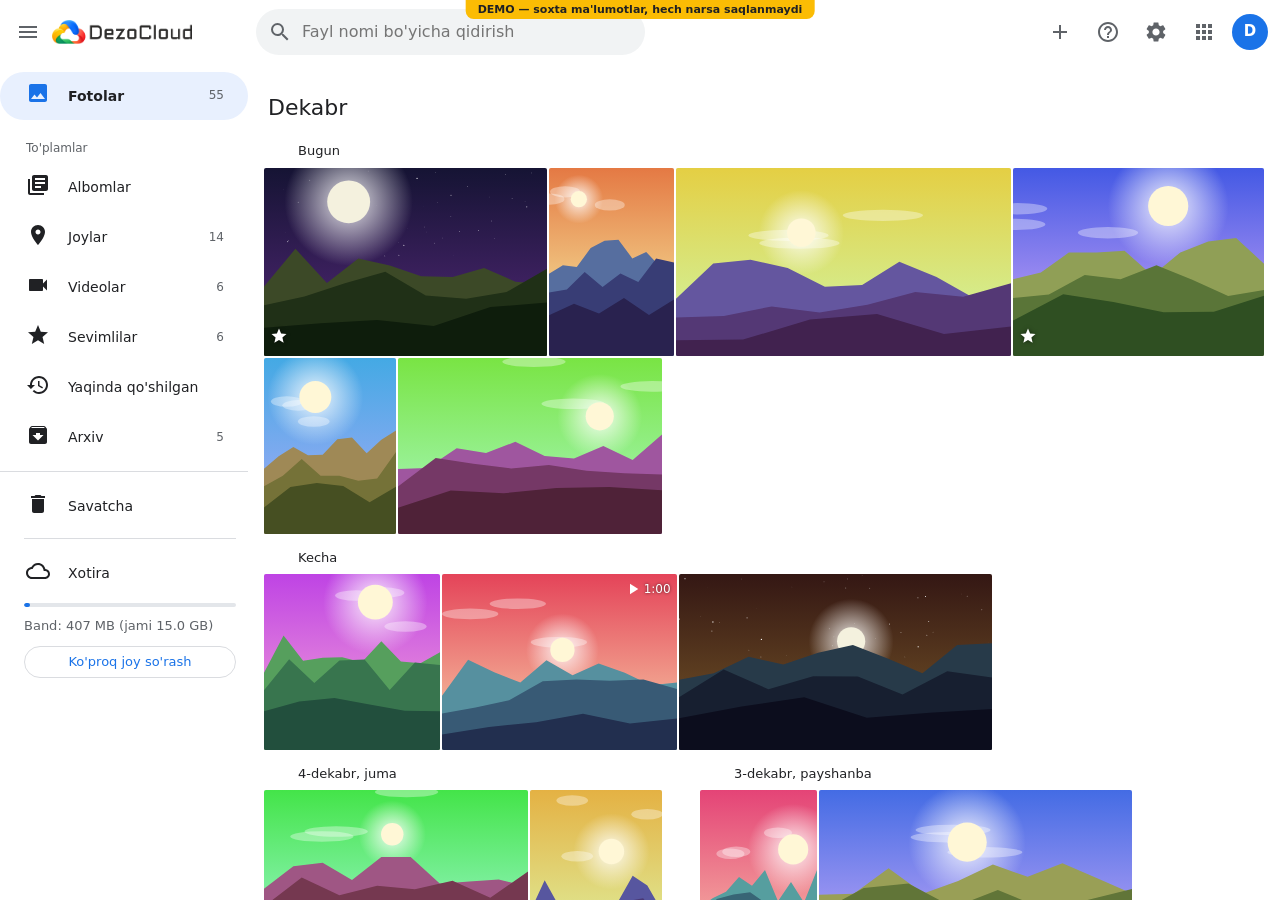
==== commit ff48c96e: "Demo: yangi pastki panel va qidiruv sahifasi" ====
--- a/index.html
+++ b/index.html
@@ -61,9 +61,12 @@
 <div class="selbar" id="selbar" hidden></div>
 <button class="fab" id="fab" aria-label="Yuklash" data-icon="upload"></button>
 <nav class="tabbar" id="tabbar">
-  <button data-view="photos"><span data-icon="photo"></span><b>Fotolar</b></button>
-  <button data-view="collections"><span data-icon="album"></span><b>To'plamlar</b></button>
-  <button data-view="search"><span data-icon="search"></span><b>Qidiruv</b></button>
+  <div class="tabs-pill">
+    <button data-view="photos"><span data-icon="photo"></span><b>Fotolar</b></button>
+    <button data-view="collections"><span data-icon="album"></span><b>To'plamlar</b></button>
+    <button data-view="upload"><span data-icon="upload"></span><b>Yuklash</b></button>
+  </div>
+  <button class="tab-search" data-view="search" aria-label="Qidiruv"><span data-icon="search"></span></button>
 </nav>
 <input type="file" id="file" accept="image/*,video/*,.heic,.heif,.mkv,.mts,.m2ts" multiple hidden>
 <div id="overlay-root"></div>
--- a/css/app.css
+++ b/css/app.css
@@ -4,6 +4,7 @@
   --accent: #1a73e8; --accent-bg: #e8f0fe; --accent-fg: #ffffff; --danger: #d93025; --ok: #188038;
   --shadow: 0 1px 3px rgba(60,64,67,.3), 0 4px 8px 3px rgba(60,64,67,.15);
   --warn-bg: #fce8e6; --warn-fg: #5f2120; --warn-btn: #b3261e; --warn-btn-fg: #fff;
+  --bar-bg: #f1f3f4;
   --h: 176px;               /* surat qatori balandligi */
   --head: 64px; --tabbar: 56px; --side: 256px;
   color-scheme: light;
@@ -13,6 +14,7 @@
     --bg: #202124; --bg-2: #2d2e31; --bg-3: #3c4043; --fg: #e8eaed; --muted: #9aa0a6; --line: #3c4043;
     --accent: #8ab4f8; --accent-bg: #394457; --accent-fg: #202124; --danger: #f28b82; --ok: #81c995;
     --warn-bg: #8c1d18; --warn-fg: #ffdad6; --warn-btn: #f2b8b5; --warn-btn-fg: #601410;
+    --bar-bg: #1d1f27;
     --shadow: 0 1px 3px rgba(0,0,0,.6), 0 4px 8px 3px rgba(0,0,0,.4);
     color-scheme: dark;
   }
@@ -21,6 +23,7 @@
   --bg: #202124; --bg-2: #2d2e31; --bg-3: #3c4043; --fg: #e8eaed; --muted: #9aa0a6; --line: #3c4043;
   --accent: #8ab4f8; --accent-bg: #394457; --accent-fg: #202124; --danger: #f28b82; --ok: #81c995;
     --warn-bg: #8c1d18; --warn-fg: #ffdad6; --warn-btn: #f2b8b5; --warn-btn-fg: #601410;
+    --bar-bg: #1d1f27;
   --shadow: 0 1px 3px rgba(0,0,0,.6), 0 4px 8px 3px rgba(0,0,0,.4);
   color-scheme: dark;
 }
@@ -344,16 +347,23 @@
   .storewarn .sw-b { justify-content: flex-end; }
   .storewarn .sw-b button { height: 44px; padding: 0 22px; border-radius: 22px; font-size: 15px; }
   .albums { grid-template-columns: repeat(2, 1fr); gap: 16px 10px; }
-  /* Pastdagi suzuvchi panel */
+  /* Pastdagi suzuvchi panel (Google Photos kabi): kapsula + alohida yumaloq qidiruv tugmasi */
   .tabbar {
-    display: flex; gap: 4px; position: fixed; left: 50%; transform: translateX(-50%); z-index: 35;
-    bottom: calc(14px + env(safe-area-inset-bottom, 0px)); padding: 6px; border-radius: 34px;
-    background: var(--bg-2); box-shadow: 0 2px 10px rgba(0,0,0,.25), 0 0 0 1px var(--line);
+    display: flex; align-items: center; gap: 10px; position: fixed; left: 50%; transform: translateX(-50%); z-index: 35;
+    bottom: calc(14px + env(safe-area-inset-bottom, 0px)); padding: 0; background: transparent; box-shadow: none; border-radius: 0;
   }
-  .tabbar button { border: 0; background: transparent; height: 52px; min-width: 52px; padding: 0 14px; border-radius: 26px; display: flex; align-items: center; justify-content: center; gap: 8px; color: var(--fg); }
-  .tabbar button b { display: none; font-size: 14px; font-weight: 500; }
-  .tabbar button.on { background: var(--accent-bg); color: var(--accent); }
-  .tabbar button.on b { display: inline; }
+  .tabs-pill { display: flex; gap: 2px; padding: 6px; border-radius: 36px; background: var(--bar-bg); box-shadow: 0 2px 14px rgba(0,0,0,.35); }
+  .tabbar button {
+    border: 0; background: transparent; height: 52px; padding: 0 20px; border-radius: 26px; display: flex; align-items: center;
+    justify-content: center; gap: 8px; color: var(--fg); font-size: 16px; font-weight: 500; white-space: nowrap;
+  }
+  .tabbar button b { display: inline; font-weight: 500; font-size: 16px; }
+  .tabbar button span[data-icon] { display: none; }
+  .tabbar button.on { background: var(--accent-bg); }
+  .tabbar button.on span[data-icon] { display: grid; color: var(--accent); }
+  .tabbar .tab-search { width: 64px; height: 64px; padding: 0; border-radius: 50%; background: var(--bar-bg); box-shadow: 0 2px 14px rgba(0,0,0,.35); }
+  .tabbar .tab-search span[data-icon] { display: grid; color: var(--fg); }
+  .tabbar .tab-search svg { width: 28px; height: 28px; }
   .fab { display: none; }
   .upanel { right: 0; left: 0; width: auto; max-width: none; bottom: calc(80px + env(safe-area-inset-bottom, 0px)); border-radius: 12px 12px 0 0; }
   .vinfo { top: auto; width: 100%; max-height: 62%; border-radius: 16px 16px 0 0; }
@@ -484,3 +494,30 @@
 .st-item em { font-style: normal; font-size: 14px; color: var(--muted); }
 .st-ic { display: grid; place-items: center; color: var(--fg); }
 @media (max-width: 900px) { .st-banner { flex-direction: column; align-items: stretch; } .st-title { font-size: 26px; } .storage { padding: 16px 16px 48px; } }
+
+/* ── Qidiruv sahifasi (telefon) ───────────────────────────────── */
+.search-page { position: fixed; inset: 0; z-index: 50; background: var(--bg); display: flex; flex-direction: column; }
+.search-page[hidden] { display: none; }
+.sp-top { display: flex; align-items: center; gap: 4px; padding: calc(8px + env(safe-area-inset-top, 0px)) 8px 8px; }
+.sp-top input { flex: 1; min-width: 0; height: 48px; border: 0; outline: 0; background: transparent; font-size: 20px; color: var(--fg); }
+.sp-top input::placeholder { color: var(--muted); }
+.sp-body { flex: 1; overflow-y: auto; padding: 4px 0 calc(24px + env(safe-area-inset-bottom, 0px)); }
+.sp-hint { display: flex; gap: 16px; margin: 8px 16px 14px; padding: 18px 20px; border-radius: 20px; background: var(--bg-2); }
+.sp-hint > span { color: var(--accent); display: grid; align-content: start; }
+.sp-hint b { display: block; font-weight: 500; font-size: 17px; margin-bottom: 4px; }
+.sp-hint small { color: var(--muted); font-size: 15px; line-height: 1.5; }
+.sp-list { display: grid; }
+.sp-row { display: flex; align-items: center; gap: 22px; width: 100%; padding: 20px 28px; border: 0; background: transparent; text-align: left; font-size: 18px; border-bottom: 1px solid var(--line); border-radius: 0; margin: 0; }
+.sp-row:active { background: var(--bg-2); }
+.sp-row > span { display: grid; color: var(--fg); }
+.sp-row b { font-weight: 400; flex: 1; }
+.sp-row i { font-style: normal; font-size: 13px; color: var(--muted); }
+.sp-sec { display: flex; justify-content: space-between; align-items: center; padding: 22px 28px 6px; font-size: 14px; color: var(--muted); font-weight: 500; }
+.sp-sec button { border: 0; background: transparent; color: var(--accent); font-size: 14px; font-weight: 500; }
+.sp-count { padding: 8px 16px; font-size: 13px; color: var(--muted); }
+.sp-grid { display: grid; grid-template-columns: repeat(3, 1fr); gap: 2px; }
+.sp-tile { position: relative; aspect-ratio: 1; background: var(--bg-3); overflow: hidden; }
+.sp-tile img { width: 100%; height: 100%; object-fit: cover; display: block; }
+.sp-tile .fallback { position: absolute; inset: 0; display: grid; place-items: center; color: var(--muted); }
+.sp-vb { position: absolute; top: 6px; right: 6px; color: #fff; filter: drop-shadow(0 0 3px rgba(0,0,0,.7)); display: grid; }
+.sp-vb svg { width: 20px; height: 20px; fill: currentColor; }
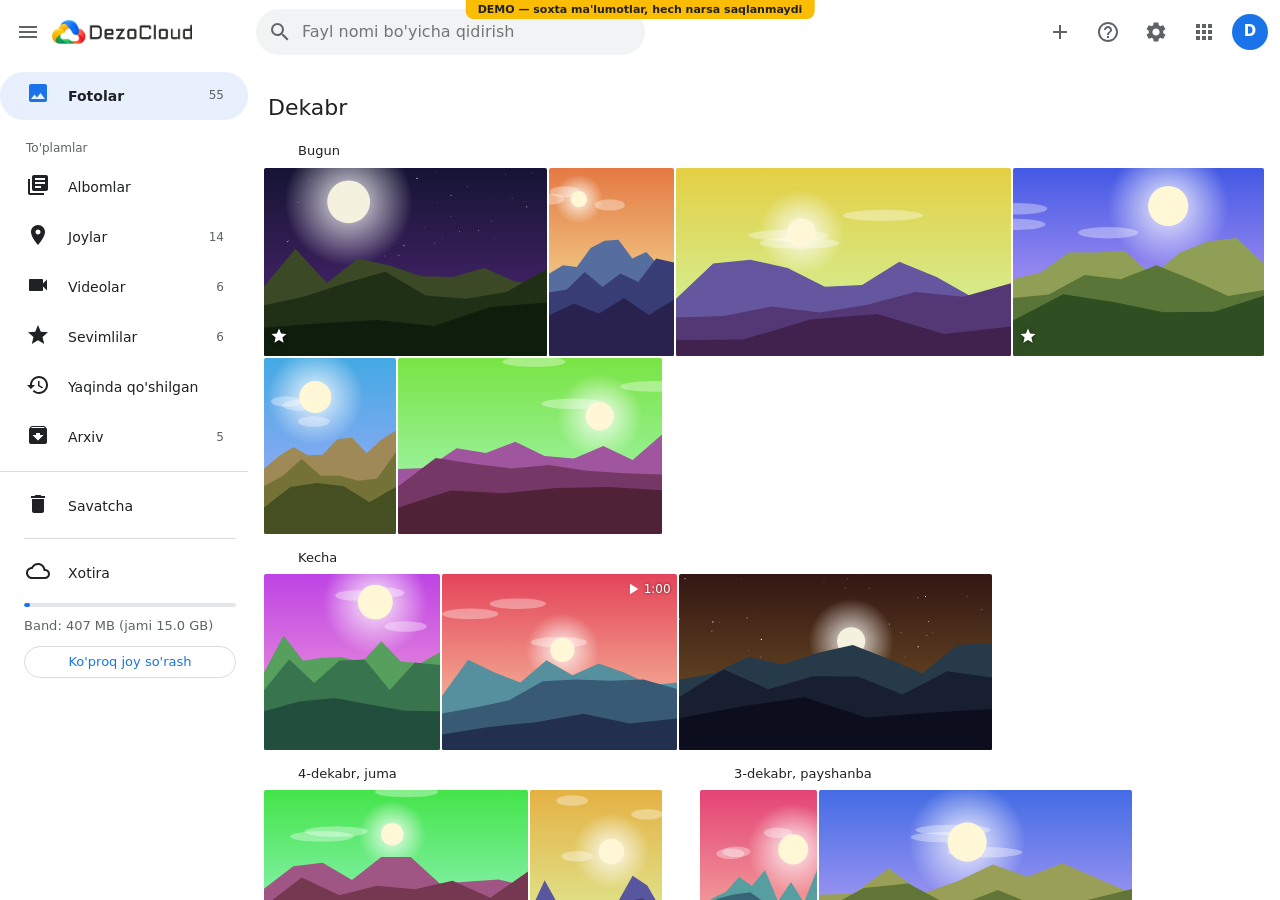
==== commit d7d0ed9d: "Demo yangilandi" ====
--- a/index.html
+++ b/index.html
@@ -8,10 +8,17 @@
 <link rel="icon" type="image/png" sizes="256x256" href="./favicon.png">
 <link rel="icon" type="image/png" sizes="32x32" href="./favicon-32.png">
 <link rel="apple-touch-icon" href="./apple-touch-icon.png">
+
+<meta name="theme-color" content="#202124" media="(prefers-color-scheme: dark)">
+<meta name="theme-color" content="#ffffff" media="(prefers-color-scheme: light)">
+<meta name="mobile-web-app-capable" content="yes">
+<meta name="apple-mobile-web-app-capable" content="yes">
+<meta name="apple-mobile-web-app-title" content="DezoCloud">
 <link rel="stylesheet" href="./css/app.css">
 <script>try{var t=localStorage.getItem('dc-theme');if(t==='dark'||t==='light')document.documentElement.dataset.theme=t}catch(e){}</script>
 </head>
 <body>
+<div id="offbar" role="status">Internet yo'q: oxirgi saqlangan ma'lumotlar ko'rsatilmoqda</div>
 <div class="app" id="app">
   <header class="top" id="top">
     <div class="brand">
--- a/css/app.css
+++ b/css/app.css
@@ -521,3 +521,38 @@
 .sp-tile .fallback { position: absolute; inset: 0; display: grid; place-items: center; color: var(--muted); }
 .sp-vb { position: absolute; top: 6px; right: 6px; color: #fff; filter: drop-shadow(0 0 3px rgba(0,0,0,.7)); display: grid; }
 .sp-vb svg { width: 20px; height: 20px; fill: currentColor; }
+
+/* ── Yuklash / Yaratish sahifasi ──────────────────────────────── */
+.create { padding: 0 0 40px; }
+.cr-strip { overflow: hidden; border-radius: 0 0 36px 36px; margin-bottom: 8px; background: var(--bg-2); }
+.cr-strip-row { display: flex; gap: 10px; padding: 12px 14px 22px; overflow-x: auto; scrollbar-width: none; }
+.cr-strip-row::-webkit-scrollbar { display: none; }
+.cr-strip-row img { height: 88px; width: 88px; flex: none; object-fit: cover; border-radius: 18px; }
+.cr-title { margin: 28px 16px 0; text-align: center; font-size: 48px; line-height: 1.05; font-weight: 700; letter-spacing: -.03em; }
+.cr-sub { margin: 6px 16px 22px; text-align: center; font-size: 22px; color: var(--fg); }
+.cr-row { display: flex; gap: 14px; overflow-x: auto; scroll-snap-type: x mandatory; padding: 4px 20px 24px; scrollbar-width: none; }
+.cr-row::-webkit-scrollbar { display: none; }
+.cr-card {
+  position: relative; flex: none; scroll-snap-align: center; width: min(78vw, 330px); height: min(104vw, 440px); border: 0; border-radius: 34px; padding: 0;
+  overflow: hidden; text-align: left; color: #fff; background: linear-gradient(160deg, var(--c1), var(--c2));
+  display: flex; flex-direction: column; justify-content: flex-end; box-shadow: 0 10px 26px color-mix(in srgb, var(--c1) 35%, transparent); transition: transform .15s;
+}
+.cr-card:active { transform: scale(.98); }
+.cr-shape {
+  position: absolute; left: 50%; top: 9%; width: 62%; height: 62%; transform: translateX(-50%); border-radius: 999px;
+  background: rgba(255,255,255,.22); display: grid; place-items: center; box-shadow: inset 0 0 0 2px rgba(255,255,255,.28);
+}
+.cr-ic { width: 84px; height: 84px; border-radius: 28px; background: rgba(255,255,255,.9); color: var(--c1); display: grid; place-items: center; box-shadow: 0 6px 18px rgba(0,0,0,.18); }
+.cr-ic svg { width: 46px; height: 46px; fill: currentColor; }
+.cr-card b { position: relative; padding: 0 22px; font-size: 26px; font-weight: 700; letter-spacing: -.01em; }
+.cr-card small { position: relative; padding: 4px 22px 24px; font-size: 14.5px; line-height: 1.4; opacity: .94; }
+@media (min-width: 901px) {
+  .cr-title { font-size: 56px; }
+  .cr-row { justify-content: center; flex-wrap: wrap; overflow: visible; }
+  .cr-card { width: 270px; height: 360px; }
+}
+
+/* ── Offlayn belgisi ──────────────────────────────────────────── */
+#offbar { display: none; position: fixed; top: env(safe-area-inset-top, 0px); left: 50%; transform: translateX(-50%); z-index: 45;
+  background: #5f6368; color: #fff; font-size: 12px; padding: 3px 14px; border-radius: 0 0 12px 12px; max-width: 94vw; text-align: center; }
+.offline #offbar { display: block; }
